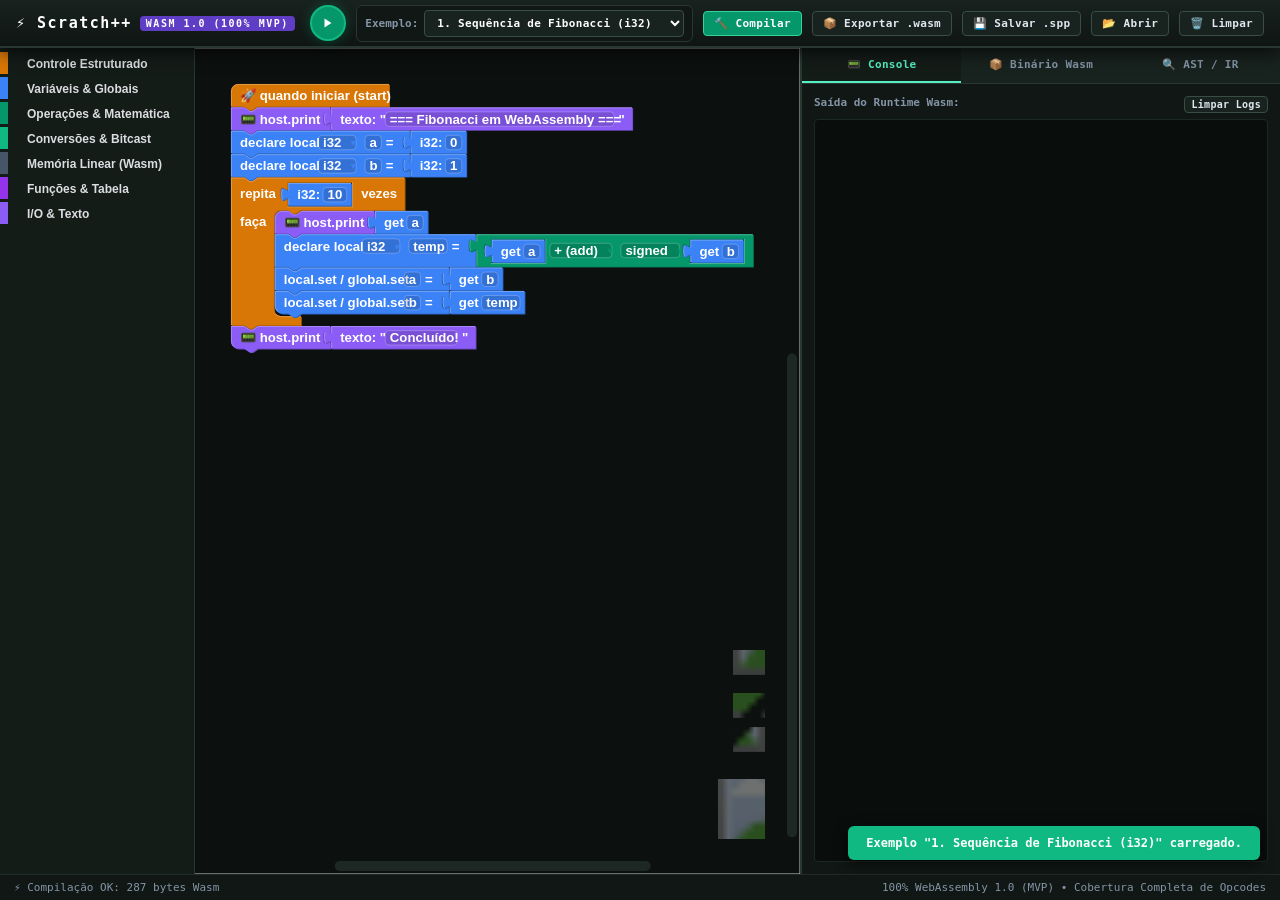
==== web/index.html @ 946425ab "init" ====
<!DOCTYPE html>
<html lang="pt-BR">
<head>
    <meta charset="UTF-8">
    <meta name="viewport" content="width=device-width, initial-scale=1.0">
    <title>Scratch++ // 100% WebAssembly 1.0 Studio (Swarm)</title>
    <link rel="icon" href="data:image/svg+xml,<svg xmlns=%22http://www.w3.org/2000/svg%22 viewBox=%220 0 100 100%22><text y=%22.9em%22 font-size=%2290%22>⚡</text></svg>">
    <link rel="stylesheet" href="style.css">
    <script src="vendor/blockly.min.js"></script>
</head>
<body>

    <!-- Header Toolbar -->
    <header>
        <h1>
            <span>⚡ Scratch++</span>
            <span class="badge-wasm">WASM 1.0 (100% MVP)</span>
        </h1>

        <div class="actions">
            <!-- Run / Stop Button -->
            <button id="btn-run" class="btn-play-toggle" title="Executar Programa (Espaço)">
                <svg class="icon-play" width="16" height="16" viewBox="0 0 24 24" fill="currentColor">
                    <polygon points="5 3 19 12 5 21 5 3"></polygon>
                </svg>
                <svg class="icon-stop" width="16" height="16" viewBox="0 0 24 24" fill="currentColor">
                    <rect x="6" y="6" width="12" height="12"></rect>
                </svg>
            </button>

            <!-- Example Selector -->
            <div class="project-toolbar">
                <label for="example-select" style="font-size: 11px; color: var(--text-dim); font-weight: 700;">Exemplo:</label>
                <select id="example-select"></select>
            </div>

            <button id="btn-compile" class="btn-accent" title="Compilar para Wasm">
                <span>🔨 Compilar</span>
            </button>

            <button id="btn-export-wasm" title="Baixar arquivo .wasm compilado">
                <span>📦 Exportar .wasm</span>
            </button>

            <button id="btn-export-spp" title="Salvar projeto .spp (JSON)">
                <span>💾 Salvar .spp</span>
            </button>

            <button id="btn-import-spp" title="Carregar projeto .spp">
                <span>📂 Abrir</span>
            </button>
            <input type="file" id="file-input-spp" accept=".spp,.json" style="display: none;">

            <button id="btn-clear" title="Limpar Workspace">
                <span>🗑️ Limpar</span>
            </button>
        </div>
    </header>

    <!-- Main Studio Split Workspace -->
    <main class="workspace-grid">
        <!-- Left: Blockly Canvas -->
        <div class="editor-pane">
            <div id="blockly-div"></div>
        </div>

        <!-- Right: Inspector / Console / Wasm Display -->
        <aside class="inspector-pane">
            <nav class="tab-nav">
                <button class="tab-btn active" data-tab="tab-console">📟 Console</button>
                <button class="tab-btn" data-tab="tab-wasm">📦 Binário Wasm</button>
                <button class="tab-btn" data-tab="tab-ir">🔍 AST / IR</button>
            </nav>

            <!-- Tab 1: Console -->
            <div id="tab-console" class="tab-content active">
                <div style="display: flex; justify-content: space-between; margin-bottom: 6px;">
                    <span style="color: var(--text-dim); font-weight: bold;">Saída do Runtime Wasm:</span>
                    <button id="btn-clear-console" style="padding: 2px 6px; font-size: 10px;">Limpar Logs</button>
                </div>
                <div id="console-output"></div>
            </div>

            <!-- Tab 2: Wasm Disassembly / Hex View -->
            <div id="tab-wasm" class="tab-content">
                <div id="wasm-summary" style="margin-bottom: 8px; color: #55efc4; font-weight: bold;"></div>
                <div id="wasm-hex" class="code-viewer">Nenhum módulo compilado ainda. Clique em "Compilar".</div>
            </div>

            <!-- Tab 3: AST / IR Debug -->
            <div id="tab-ir" class="tab-content">
                <div id="ir-viewer" class="code-viewer">Nenhuma IR gerada.</div>
            </div>
        </aside>
    </main>

    <!-- Footer Status -->
    <footer class="chalk-footer">
        <div id="status-left">⚡ Scratch++ Studio Pronto.</div>
        <div id="status-right">100% WebAssembly 1.0 (MVP) • Cobertura Completa de Opcodes</div>
    </footer>

    <!-- Toast Notification -->
    <div id="toast-notification" class="toast">Notificação</div>

    <!-- Blockly Toolbox XML Definition: 100% WebAssembly 1.0 Instructions -->
    <xml id="toolbox" style="display: none">
        <category name="Controle Estruturado" colour="#d97706">
            <block type="spp_start"></block>
            <block type="spp_block"></block>
            <block type="spp_loop"></block>
            <block type="spp_if"></block>
            <block type="spp_repeat">
                <value name="TIMES">
                    <block type="spp_const_i32"><field name="VALUE">10</field></block>
                </value>
            </block>
            <block type="spp_while"></block>
            <block type="spp_br"></block>
            <block type="spp_br_if"></block>
            <block type="spp_br_table"></block>
            <block type="spp_select"></block>
            <block type="spp_return"></block>
            <block type="spp_drop"></block>
            <block type="spp_nop"></block>
            <block type="spp_unreachable"></block>
        </category>

        <category name="Variáveis & Globais" colour="#3b82f6">
            <block type="spp_declare"></block>
            <block type="spp_global_declare"></block>
            <block type="spp_set"></block>
            <block type="spp_tee"></block>
            <block type="spp_get"></block>
            <block type="spp_const_i32"></block>
            <block type="spp_const_i64"></block>
            <block type="spp_const_f32"></block>
            <block type="spp_const_f64"></block>
            <block type="spp_const_bool"></block>
            <block type="spp_const_text"></block>
        </category>

        <category name="Operações & Matemática" colour="#059669">
            <block type="spp_binary_op"></block>
            <block type="spp_unary_op"></block>
        </category>

        <category name="Conversões & Bitcast" colour="#10b981">
            <block type="spp_convert"></block>
            <block type="spp_reinterpret"></block>
        </category>

        <category name="Memória Linear (Wasm)" colour="#475569">
            <block type="spp_mem_load"></block>
            <block type="spp_mem_store"></block>
            <block type="spp_mem_grow"></block>
            <block type="spp_mem_size"></block>
            <block type="spp_alloc_buffer"></block>
        </category>

        <category name="Funções & Tabela" colour="#9333ea">
            <block type="spp_function_def"></block>
            <block type="spp_call_stmt"></block>
            <block type="spp_call_expr"></block>
            <block type="spp_function_ptr"></block>
            <block type="spp_call_indirect"></block>
        </category>

        <category name="I/O & Texto" colour="#8b5cf6">
            <block type="spp_print"></block>
            <block type="spp_string_concat"></block>
        </category>
    </xml>

    <!-- Studio Entry Point -->
    <script type="module" src="app.js"></script>
</body>
</html>
---- web/style.css ----
/**
 * Scratch++ (Swarm) Web Studio Stylesheet
 * Chalkboard Dark Aesthetic matching Brack Modular Synthesizer Studio
 */

:root {
    --bg: #0c100e;
    --chalk-board: #151c19;
    --chalk-white: #f5f6fa;
    --chalk-yellow: #feca57;
    --chalk-cyan: #48dbfb;
    --chalk-pink: #ff6b6b;
    --chalk-green: #1dd1a1;
    --chalk-purple: #a29bfe;
    --chalk-orange: #ff9f43;
    --editor-bg: #111714;
    --text-dim: #8395a7;
    --panel-border: #283731;
}

* {
    box-sizing: border-box;
    margin: 0;
    padding: 0;
    font-family: -apple-system, BlinkMacSystemFont, "Segoe UI", Roboto, monospace;
}

html, body {
    width: 100vw;
    height: 100vh;
    overflow: hidden;
    background: var(--bg);
    color: var(--chalk-white);
    display: flex;
    flex-direction: column;
    user-select: none;
    -webkit-user-select: none;
}

/* =========================================================================
 * Header Toolbar
 * ========================================================================= */
header {
    width: 100%;
    height: 48px;
    background: linear-gradient(180deg, #18221e 0%, #0f1513 100%);
    border-bottom: 2px solid var(--panel-border);
    padding: 0 16px;
    display: flex;
    justify-content: space-between;
    align-items: center;
    flex-shrink: 0;
    z-index: 100;
    box-shadow: 0 4px 18px rgba(0, 0, 0, 0.7);
}

h1 {
    font-size: 15px;
    letter-spacing: 1.5px;
    display: flex;
    align-items: center;
    gap: 8px;
    color: #ffffff;
    font-weight: 900;
}

.badge-wasm {
    background: #5F3DC4;
    color: #ffffff;
    font-size: 10px;
    padding: 2px 6px;
    border-radius: 4px;
    font-weight: 800;
}

.actions {
    display: flex;
    align-items: center;
    gap: 10px;
}

.btn-play-toggle {
    background: #059669;
    color: #ffffff;
    border: 2px solid #10b981;
    width: 36px;
    height: 36px;
    border-radius: 50%;
    display: flex;
    align-items: center;
    justify-content: center;
    cursor: pointer;
    box-shadow: 0 0 12px rgba(5, 150, 105, 0.4);
    transition: all 0.15s cubic-bezier(0.4, 0, 0.2, 1);
}

.btn-play-toggle:hover {
    transform: scale(1.08);
    background: #10b981;
    box-shadow: 0 0 16px rgba(16, 185, 129, 0.7);
}

.btn-play-toggle.running {
    background: #dc2626;
    border-color: #ef4444;
    box-shadow: 0 0 16px rgba(239, 68, 68, 0.8);
    animation: pulse-play 1.3s infinite ease-in-out;
}

.btn-play-toggle .icon-play { display: block; }
.btn-play-toggle .icon-stop { display: none; }
.btn-play-toggle.running .icon-play { display: none; }
.btn-play-toggle.running .icon-stop { display: block; }

@keyframes pulse-play {
    0%, 100% { transform: scale(1); }
    50% { transform: scale(1.08); }
}

.project-toolbar {
    display: flex;
    align-items: center;
    gap: 6px;
    background: #111714;
    padding: 4px 8px;
    border-radius: 6px;
    border: 1px solid var(--panel-border);
}

#example-select {
    background: #18221e;
    color: #ffffff;
    border: 1px solid #384d43;
    padding: 5px 8px;
    border-radius: 4px;
    font-weight: 700;
    font-size: 11px;
    outline: none;
    max-width: 260px;
    cursor: pointer;
}

button, select {
    background: #18221e;
    color: #e2e8f0;
    border: 1px solid #384d43;
    padding: 5px 10px;
    border-radius: 4px;
    cursor: pointer;
    font-size: 11px;
    font-weight: 700;
    letter-spacing: 0.3px;
    transition: all 0.15s ease;
    display: inline-flex;
    align-items: center;
    gap: 4px;
}

button:hover, select:hover {
    background: #23302a;
    border-color: #55efc4;
    color: #ffffff;
}

button.btn-accent {
    background: #059669;
    border-color: #34d399;
    color: #ffffff;
    font-weight: 800;
}

button.btn-accent:hover {
    background: #10b981;
    box-shadow: 0 0 10px rgba(52, 211, 153, 0.4);
}

/* =========================================================================
 * Main Workspace Grid Layout (Split Screen)
 * ========================================================================= */
.workspace-grid {
    flex: 1;
    width: 100vw;
    height: calc(100vh - 48px - 26px);
    display: flex;
    position: relative;
    background: var(--bg);
}

.editor-pane {
    flex: 1;
    height: 100%;
    position: relative;
}

#blockly-div {
    width: 100%;
    height: 100%;
    position: absolute;
    top: 0;
    left: 0;
}

/* Side Inspector & Output Panel */
.inspector-pane {
    width: 480px;
    height: 100%;
    background: #111714;
    border-left: 2px solid var(--panel-border);
    display: flex;
    flex-direction: column;
    z-index: 50;
}

.tab-nav {
    display: flex;
    background: #18221e;
    border-bottom: 1px solid var(--panel-border);
}

.tab-btn {
    flex: 1;
    background: transparent;
    border: none;
    border-radius: 0;
    padding: 10px 8px;
    color: var(--text-dim);
    font-size: 11px;
    font-weight: 700;
    cursor: pointer;
    border-bottom: 2px solid transparent;
    justify-content: center;
}

.tab-btn:hover {
    background: rgba(255, 255, 255, 0.03);
    color: #ffffff;
}

.tab-btn.active {
    color: #55efc4;
    border-bottom: 2px solid #55efc4;
    background: #141c18;
}

.tab-content {
    flex: 1;
    display: none;
    overflow-y: auto;
    padding: 12px;
    font-family: monospace;
    font-size: 11px;
    position: relative;
}

.tab-content.active {
    display: flex;
    flex-direction: column;
}

/* Terminal Console View */
#console-output {
    flex: 1;
    background: #090d0b;
    border: 1px solid #1c2823;
    border-radius: 4px;
    padding: 10px;
    color: #55efc4;
    overflow-y: auto;
    white-space: pre-wrap;
    font-size: 12px;
    line-height: 1.5;
}

.console-entry { margin-bottom: 4px; }
.console-entry.info { color: #55efc4; }
.console-entry.warn { color: #feca57; }
.console-entry.error { color: #ff6b6b; }
.console-entry.system { color: #8395a7; font-style: italic; }

/* Canvas View */
.canvas-container {
    display: flex;
    flex-direction: column;
    align-items: center;
    justify-content: center;
    gap: 10px;
    height: 100%;
}

#runtime-canvas {
    background: #000000;
    border: 2px solid var(--panel-border);
    border-radius: 6px;
    box-shadow: 0 0 20px rgba(0, 0, 0, 0.8);
}

/* Disassembly / Inspector text */
.code-viewer {
    background: #090d0b;
    border: 1px solid #1c2823;
    border-radius: 4px;
    padding: 10px;
    color: #dcdde1;
    overflow-y: auto;
    font-size: 11px;
    line-height: 1.4;
    flex: 1;
}

/* Footer Status Bar */
.chalk-footer {
    width: 100%;
    height: 26px;
    padding: 0 14px;
    display: flex;
    justify-content: space-between;
    align-items: center;
    background: #111714;
    border-top: 1px solid #202b26;
    font-size: 11px;
    color: var(--text-dim);
    flex-shrink: 0;
    z-index: 100;
}

/* High-contrast block text for darker block backgrounds */
.blocklyText, .blocklyHtmlInput, .blocklyDropdownText {
    fill: #ffffff !important;
    font-weight: 700 !important;
}

.blocklyEditableText > rect {
    fill: rgba(0, 0, 0, 0.22) !important;
    stroke: rgba(255, 255, 255, 0.25) !important;
}

.blocklyToolboxDiv {
    width: 195px !important;
    background-color: #141c18 !important;
    border-right: 1px solid var(--panel-border) !important;
    overflow-y: auto !important;
}

.blocklyTreeLabel {
    font-size: 12px !important;
    font-weight: 700 !important;
    color: #dcdde1 !important;
}

.blocklyFlyoutBackground {
    fill: #111714 !important;
    fill-opacity: 0.96 !important;
}

.blocklyMainBackground {
    fill: #0c100e !important;
}

/* Toast Notification */
.toast {
    position: fixed;
    bottom: 40px;
    right: 20px;
    background: #10b981;
    color: #ffffff;
    padding: 10px 18px;
    border-radius: 6px;
    font-size: 12px;
    font-weight: 700;
    box-shadow: 0 4px 14px rgba(0, 0, 0, 0.6);
    z-index: 2000;
    opacity: 0;
    pointer-events: none;
    transition: opacity 0.2s ease, transform 0.2s ease;
    transform: translateY(10px);
}

.toast.show {
    opacity: 1;
    transform: translateY(0);
}
.toast.toast-error { background: #ef4444; }
.toast.toast-warn { background: #f59e0b; }
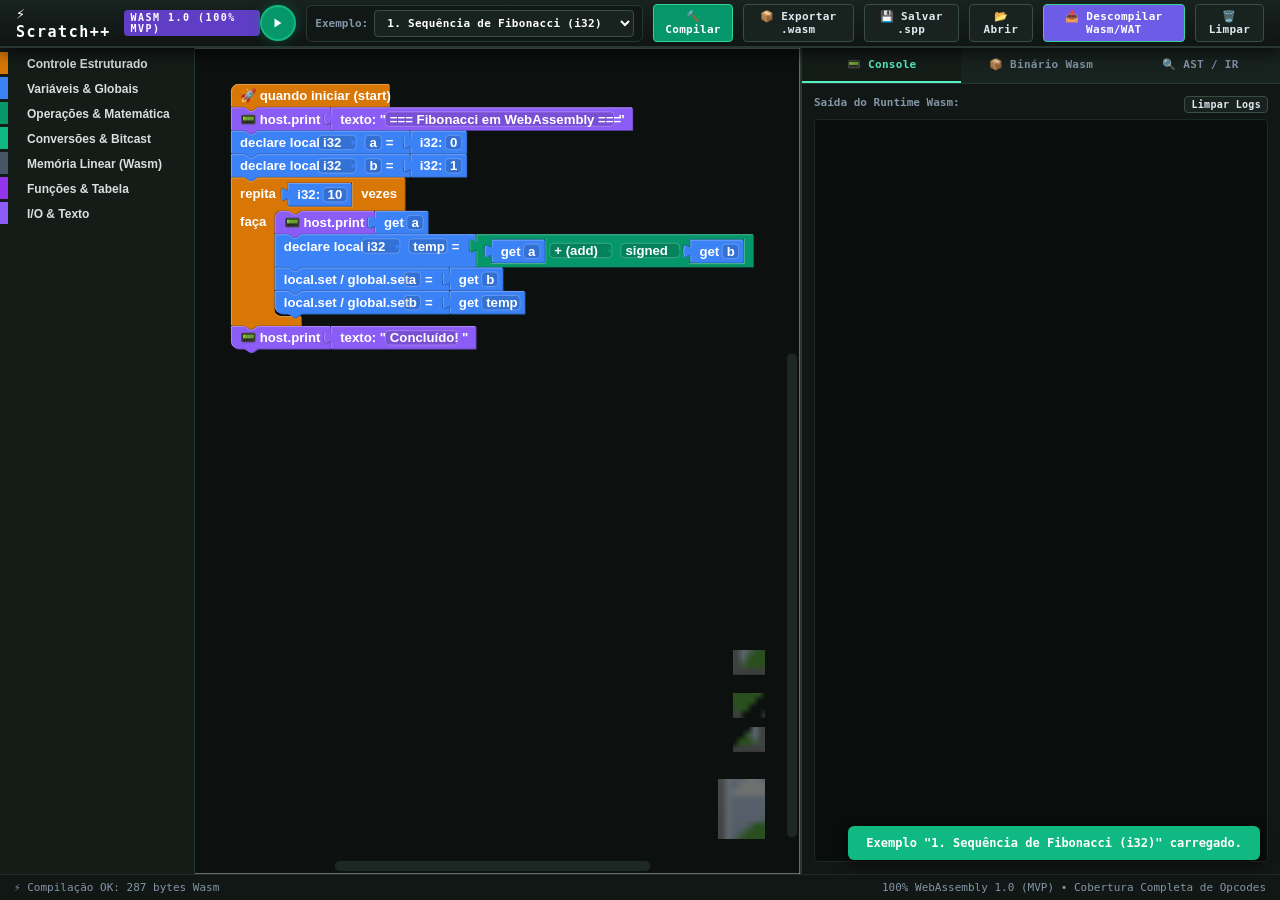
==== commit 8104388a: "blocks" ====
--- a/web/index.html
+++ b/web/index.html
@@ -50,6 +50,11 @@
                 <span>📂 Abrir</span>
             </button>
             <input type="file" id="file-input-spp" accept=".spp,.json" style="display: none;">
+
+            <button id="btn-decompile-wasm" class="btn-accent" style="background: #6c5ce7;" title="Descompilar arquivo binário .wasm ou texto .wat em blocos visuais">
+                <span>📥 Descompilar Wasm/WAT</span>
+            </button>
+            <input type="file" id="file-input-wasm" accept=".wasm,.wat" style="display: none;">
 
             <button id="btn-clear" title="Limpar Workspace">
                 <span>🗑️ Limpar</span>
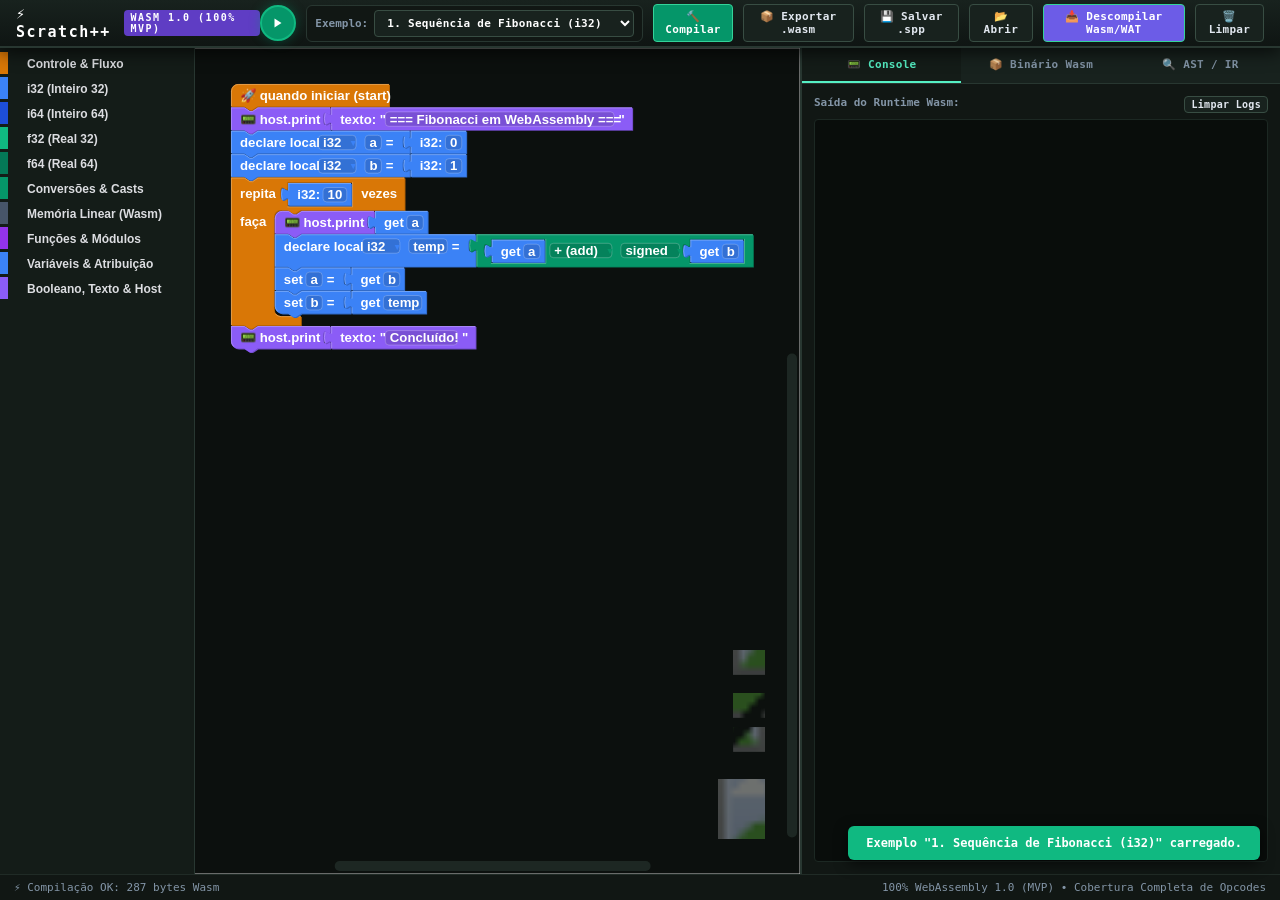
==== commit b8214a64: "wasm 1.0" ====
--- a/web/index.html
+++ b/web/index.html
@@ -110,7 +110,7 @@
 
     <!-- Blockly Toolbox XML Definition: 100% WebAssembly 1.0 Instructions -->
     <xml id="toolbox" style="display: none">
-        <category name="Controle Estruturado" colour="#d97706">
+        <category name="Controle & Fluxo" colour="#d97706">
             <block type="spp_start"></block>
             <block type="spp_block"></block>
             <block type="spp_loop"></block>
@@ -131,26 +131,74 @@
             <block type="spp_unreachable"></block>
         </category>
 
-        <category name="Variáveis & Globais" colour="#3b82f6">
-            <block type="spp_declare"></block>
-            <block type="spp_global_declare"></block>
-            <block type="spp_set"></block>
-            <block type="spp_tee"></block>
-            <block type="spp_get"></block>
+        <category name="i32 (Inteiro 32)" colour="#3b82f6">
             <block type="spp_const_i32"></block>
+            <block type="spp_declare_i32"></block>
+            <block type="spp_global_i32"></block>
+            <block type="spp_param_i32"></block>
+            <block type="spp_get_i32"></block>
+            <block type="spp_i32_binop"></block>
+            <block type="spp_i32_relop"></block>
+            <block type="spp_i32_unop"></block>
+            <block type="spp_i32_load"></block>
+            <block type="spp_i32_store"></block>
+        </category>
+
+        <category name="i64 (Inteiro 64)" colour="#1d4ed8">
             <block type="spp_const_i64"></block>
+            <block type="spp_declare_i64"></block>
+            <block type="spp_global_i64"></block>
+            <block type="spp_param_i64"></block>
+            <block type="spp_get_i64"></block>
+            <block type="spp_i64_binop"></block>
+            <block type="spp_i64_relop"></block>
+            <block type="spp_i64_unop"></block>
+            <block type="spp_i64_load"></block>
+            <block type="spp_i64_store"></block>
+        </category>
+
+        <category name="f32 (Real 32)" colour="#10b981">
             <block type="spp_const_f32"></block>
+            <block type="spp_declare_f32"></block>
+            <block type="spp_global_f32"></block>
+            <block type="spp_param_f32"></block>
+            <block type="spp_get_f32"></block>
+            <block type="spp_f32_binop"></block>
+            <block type="spp_f32_relop"></block>
+            <block type="spp_f32_unop"></block>
+            <block type="spp_f32_load"></block>
+            <block type="spp_f32_store"></block>
+        </category>
+
+        <category name="f64 (Real 64)" colour="#047857">
             <block type="spp_const_f64"></block>
-            <block type="spp_const_bool"></block>
-            <block type="spp_const_text"></block>
-        </category>
-
-        <category name="Operações & Matemática" colour="#059669">
-            <block type="spp_binary_op"></block>
-            <block type="spp_unary_op"></block>
-        </category>
-
-        <category name="Conversões & Bitcast" colour="#10b981">
+            <block type="spp_declare_f64"></block>
+            <block type="spp_global_f64"></block>
+            <block type="spp_param_f64"></block>
+            <block type="spp_get_f64"></block>
+            <block type="spp_f64_binop"></block>
+            <block type="spp_f64_relop"></block>
+            <block type="spp_f64_unop"></block>
+            <block type="spp_f64_load"></block>
+            <block type="spp_f64_store"></block>
+        </category>
+
+        <category name="Conversões & Casts" colour="#059669">
+            <block type="spp_f32_convert_i32"></block>
+            <block type="spp_f64_convert_i32"></block>
+            <block type="spp_f64_convert_i64"></block>
+            <block type="spp_i32_trunc_f32"></block>
+            <block type="spp_i32_trunc_f64"></block>
+            <block type="spp_i64_trunc_f32"></block>
+            <block type="spp_i64_trunc_f64"></block>
+            <block type="spp_f64_promote_f32"></block>
+            <block type="spp_f32_demote_f64"></block>
+            <block type="spp_i64_extend_i32"></block>
+            <block type="spp_i32_wrap_i64"></block>
+            <block type="spp_reinterpret_f32_as_i32"></block>
+            <block type="spp_reinterpret_i32_as_f32"></block>
+            <block type="spp_reinterpret_f64_as_i64"></block>
+            <block type="spp_reinterpret_i64_as_f64"></block>
             <block type="spp_convert"></block>
             <block type="spp_reinterpret"></block>
         </category>
@@ -161,19 +209,45 @@
             <block type="spp_mem_grow"></block>
             <block type="spp_mem_size"></block>
             <block type="spp_alloc_buffer"></block>
-        </category>
-
-        <category name="Funções & Tabela" colour="#9333ea">
+            <block type="spp_declare_buffer"></block>
+            <block type="spp_param_buffer"></block>
+        </category>
+
+        <category name="Funções & Módulos" colour="#9333ea">
             <block type="spp_function_def"></block>
+            <block type="spp_param"></block>
+            <block type="spp_param_i32"></block>
+            <block type="spp_param_f32"></block>
+            <block type="spp_param_f64"></block>
+            <block type="spp_param_bool"></block>
+            <block type="spp_param_func"></block>
             <block type="spp_call_stmt"></block>
             <block type="spp_call_expr"></block>
             <block type="spp_function_ptr"></block>
             <block type="spp_call_indirect"></block>
-        </category>
-
-        <category name="I/O & Texto" colour="#8b5cf6">
+            <block type="spp_import_func"></block>
+            <block type="spp_import_global"></block>
+            <block type="spp_export_decl"></block>
+            <block type="spp_start_func"></block>
+        </category>
+
+        <category name="Variáveis & Atribuição" colour="#3b82f6">
+            <block type="spp_set"></block>
+            <block type="spp_tee"></block>
+            <block type="spp_get"></block>
+            <block type="spp_declare"></block>
+            <block type="spp_global_declare"></block>
+        </category>
+
+        <category name="Booleano, Texto & Host" colour="#8b5cf6">
+            <block type="spp_const_bool"></block>
+            <block type="spp_declare_bool"></block>
+            <block type="spp_get_bool"></block>
+            <block type="spp_param_bool"></block>
+            <block type="spp_const_text"></block>
+            <block type="spp_declare_texto"></block>
+            <block type="spp_string_concat"></block>
             <block type="spp_print"></block>
-            <block type="spp_string_concat"></block>
         </category>
     </xml>
 
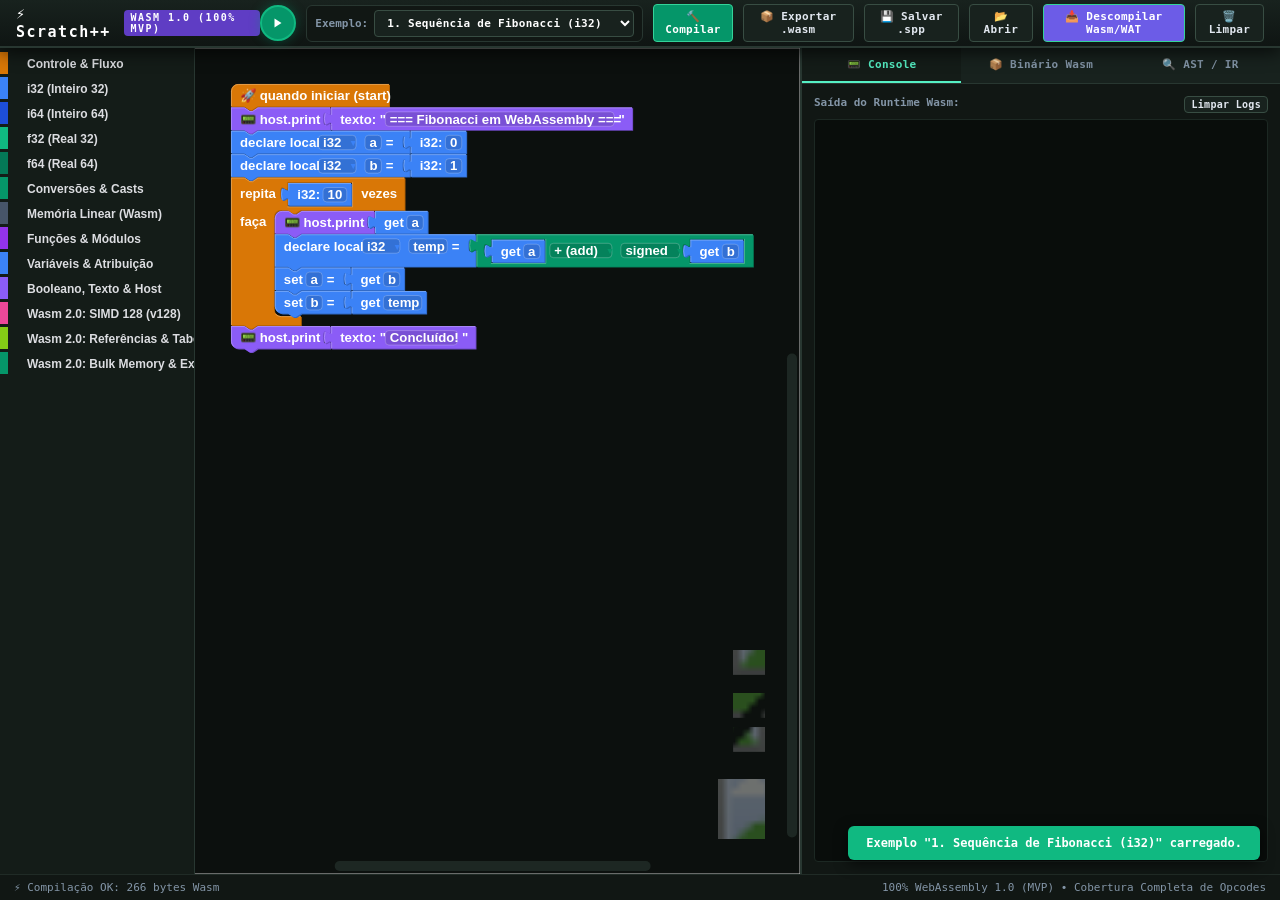
==== commit aed03112: "wasm 2.0" ====
--- a/web/index.html
+++ b/web/index.html
@@ -249,6 +249,43 @@
             <block type="spp_string_concat"></block>
             <block type="spp_print"></block>
         </category>
+
+        <category name="Wasm 2.0: SIMD 128 (v128)" colour="#ec4899">
+            <block type="spp_v128_const"></block>
+            <block type="spp_v128_splat"></block>
+            <block type="spp_v128_extract_lane"></block>
+            <block type="spp_v128_replace_lane"></block>
+            <block type="spp_v128_binop"></block>
+            <block type="spp_v128_bitselect"></block>
+            <block type="spp_v128_load"></block>
+            <block type="spp_v128_store"></block>
+        </category>
+
+        <category name="Wasm 2.0: Referências & Tabelas" colour="#84cc16">
+            <block type="spp_table_declare"></block>
+            <block type="spp_ref_null"></block>
+            <block type="spp_ref_is_null"></block>
+            <block type="spp_ref_func"></block>
+            <block type="spp_table_get"></block>
+            <block type="spp_table_set"></block>
+            <block type="spp_table_size"></block>
+            <block type="spp_table_grow"></block>
+            <block type="spp_table_fill"></block>
+            <block type="spp_table_copy"></block>
+            <block type="spp_table_init"></block>
+            <block type="spp_elem_drop"></block>
+        </category>
+
+        <category name="Wasm 2.0: Bulk Memory & Extensions" colour="#059669">
+            <block type="spp_sign_extend"></block>
+            <block type="spp_trunc_sat"></block>
+            <block type="spp_mem_copy"></block>
+            <block type="spp_mem_fill"></block>
+            <block type="spp_mem_init"></block>
+            <block type="spp_data_drop"></block>
+            <block type="spp_return_call"></block>
+            <block type="spp_return_call_indirect"></block>
+        </category>
     </xml>
 
     <!-- Studio Entry Point -->
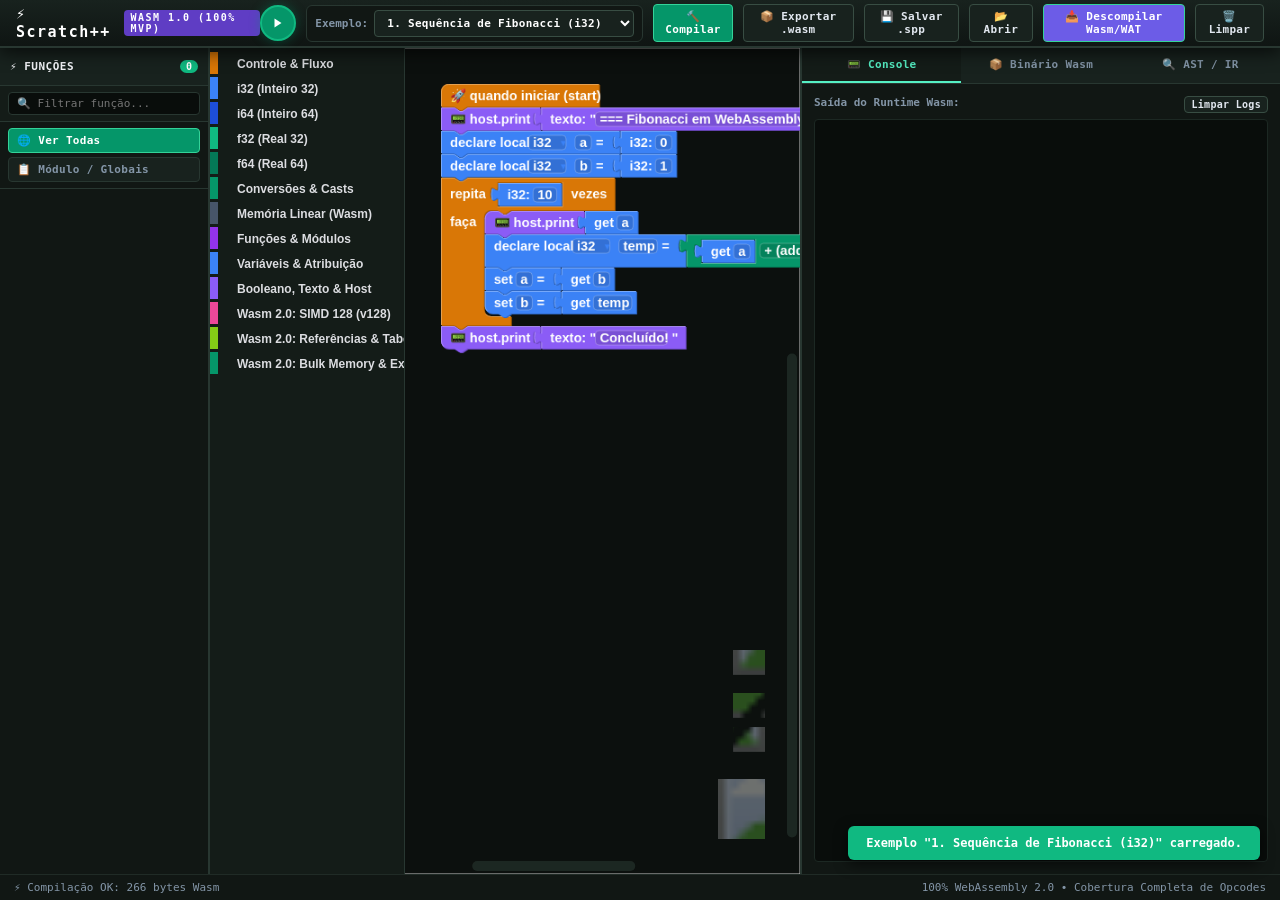
==== commit d5657e6e: "some fixes" ====
--- a/web/index.html
+++ b/web/index.html
@@ -64,7 +64,25 @@
 
     <!-- Main Studio Split Workspace -->
     <main class="workspace-grid">
-        <!-- Left: Blockly Canvas -->
+        <!-- Left: Function Navigator Sidebar (Paging) -->
+        <aside class="function-navigator-pane" id="func-navigator">
+            <div class="navigator-header">
+                <span style="font-weight: 800; font-size: 11px; letter-spacing: 0.5px;">⚡ FUNÇÕES</span>
+                <span id="func-count-badge" class="badge-count">0</span>
+            </div>
+            <div class="navigator-search">
+                <input type="text" id="func-search-input" placeholder="🔍 Filtrar função...">
+            </div>
+            <div class="navigator-actions">
+                <button class="nav-btn active" id="btn-view-all" data-view="all">🌐 Ver Todas</button>
+                <button class="nav-btn" id="btn-view-overview" data-view="overview">📋 Módulo / Globais</button>
+            </div>
+            <div class="func-list" id="func-list-container">
+                <!-- Dynamic function items -->
+            </div>
+        </aside>
+
+        <!-- Center: Blockly Canvas -->
         <div class="editor-pane">
             <div id="blockly-div"></div>
         </div>
@@ -102,13 +120,24 @@
     <!-- Footer Status -->
     <footer class="chalk-footer">
         <div id="status-left">⚡ Scratch++ Studio Pronto.</div>
-        <div id="status-right">100% WebAssembly 1.0 (MVP) • Cobertura Completa de Opcodes</div>
+        <div id="status-right">100% WebAssembly 2.0 • Cobertura Completa de Opcodes</div>
     </footer>
 
     <!-- Toast Notification -->
     <div id="toast-notification" class="toast">Notificação</div>
 
-    <!-- Blockly Toolbox XML Definition: 100% WebAssembly 1.0 Instructions -->
+    <!-- Decompile Progress Overlay Modal -->
+    <div id="progress-modal" class="progress-overlay" style="display: none;">
+        <div class="progress-card">
+            <div class="progress-title" id="progress-title">⚡ Processando WebAssembly...</div>
+            <div class="progress-bar-bg">
+                <div class="progress-bar-fill" id="progress-bar-fill" style="width: 0%;"></div>
+            </div>
+            <div class="progress-status" id="progress-status">Iniciando...</div>
+        </div>
+    </div>
+
+    <!-- Blockly Toolbox XML Definition: 100% WebAssembly Instructions -->
     <xml id="toolbox" style="display: none">
         <category name="Controle & Fluxo" colour="#d97706">
             <block type="spp_start"></block>
@@ -129,6 +158,7 @@
             <block type="spp_drop"></block>
             <block type="spp_nop"></block>
             <block type="spp_unreachable"></block>
+            <block type="spp_inline_wat"></block>
         </category>
 
         <category name="i32 (Inteiro 32)" colour="#3b82f6">
--- a/web/style.css
+++ b/web/style.css
@@ -190,6 +190,7 @@
     flex: 1;
     height: 100%;
     position: relative;
+    contain: strict;
 }
 
 #blockly-div {
@@ -198,6 +199,16 @@
     position: absolute;
     top: 0;
     left: 0;
+    contain: strict;
+}
+
+.blocklySvg {
+    will-change: transform;
+    shape-rendering: geometricPrecision;
+}
+
+.blocklyBlockCanvas, .blocklyBubbleCanvas {
+    will-change: transform;
 }
 
 /* Side Inspector & Output Panel */
@@ -305,6 +316,8 @@
     font-size: 11px;
     line-height: 1.4;
     flex: 1;
+    contain: content;
+    content-visibility: auto;
 }
 
 /* Footer Status Bar */
@@ -381,3 +394,191 @@
 }
 .toast.toast-error { background: #ef4444; }
 .toast.toast-warn { background: #f59e0b; }
+
+/* =========================================================================
+ * Function Navigator Sidebar (Paging)
+ * ========================================================================= */
+.function-navigator-pane {
+    width: 210px;
+    height: 100%;
+    background: #111714;
+    border-right: 2px solid var(--panel-border);
+    display: flex;
+    flex-direction: column;
+    flex-shrink: 0;
+    z-index: 60;
+}
+
+.navigator-header {
+    height: 38px;
+    padding: 0 10px;
+    display: flex;
+    justify-content: space-between;
+    align-items: center;
+    background: #18221e;
+    border-bottom: 1px solid var(--panel-border);
+}
+
+.badge-count {
+    background: #10b981;
+    color: #ffffff;
+    font-size: 10px;
+    font-weight: 800;
+    padding: 1px 6px;
+    border-radius: 10px;
+}
+
+.navigator-search {
+    padding: 6px 8px;
+    background: #141c18;
+    border-bottom: 1px solid var(--panel-border);
+}
+
+#func-search-input {
+    width: 100%;
+    background: #090d0b;
+    border: 1px solid #283731;
+    border-radius: 4px;
+    padding: 4px 8px;
+    font-size: 11px;
+    color: #ffffff;
+    outline: none;
+}
+
+#func-search-input:focus {
+    border-color: #55efc4;
+}
+
+.navigator-actions {
+    display: flex;
+    flex-direction: column;
+    gap: 4px;
+    padding: 6px 8px;
+    background: #111714;
+    border-bottom: 1px solid var(--panel-border);
+}
+
+.nav-btn {
+    width: 100%;
+    text-align: left;
+    background: #18221e;
+    border: 1px solid #283731;
+    padding: 5px 8px;
+    font-size: 11px;
+    font-weight: 700;
+    border-radius: 4px;
+    cursor: pointer;
+    color: var(--text-dim);
+    transition: all 0.15s ease;
+}
+
+.nav-btn:hover {
+    background: #23302a;
+    color: #ffffff;
+}
+
+.nav-btn.active {
+    background: #059669;
+    border-color: #34d399;
+    color: #ffffff;
+}
+
+.func-list {
+    flex: 1;
+    overflow-y: auto;
+    padding: 4px;
+    display: flex;
+    flex-direction: column;
+    gap: 2px;
+}
+
+.func-item {
+    display: flex;
+    justify-content: space-between;
+    align-items: center;
+    padding: 6px 8px;
+    background: #141c18;
+    border: 1px solid transparent;
+    border-radius: 4px;
+    cursor: pointer;
+    font-size: 11px;
+    color: #e2e8f0;
+    transition: all 0.12s ease;
+}
+
+.func-item:hover {
+    background: #1f2a24;
+    border-color: #384d43;
+    color: #55efc4;
+}
+
+.func-item.active {
+    background: #20332a;
+    border-color: #55efc4;
+    color: #55efc4;
+    font-weight: 800;
+}
+
+.func-item-badge {
+    font-size: 9px;
+    background: #283731;
+    color: var(--text-dim);
+    padding: 1px 4px;
+    border-radius: 3px;
+}
+
+/* =========================================================================
+ * Progress Overlay Modal
+ * ========================================================================= */
+.progress-overlay {
+    position: fixed;
+    top: 0;
+    left: 0;
+    width: 100vw;
+    height: 100vh;
+    background: rgba(0, 0, 0, 0.75);
+    backdrop-filter: blur(4px);
+    z-index: 3000;
+    display: flex;
+    align-items: center;
+    justify-content: center;
+}
+
+.progress-card {
+    background: #151c19;
+    border: 2px solid #283731;
+    border-radius: 8px;
+    padding: 24px;
+    width: 420px;
+    box-shadow: 0 10px 30px rgba(0, 0, 0, 0.9);
+    display: flex;
+    flex-direction: column;
+    gap: 14px;
+}
+
+.progress-title {
+    font-size: 14px;
+    font-weight: 800;
+    color: #55efc4;
+}
+
+.progress-bar-bg {
+    width: 100%;
+    height: 10px;
+    background: #090d0b;
+    border-radius: 5px;
+    overflow: hidden;
+    border: 1px solid #283731;
+}
+
+.progress-bar-fill {
+    height: 100%;
+    background: linear-gradient(90deg, #10b981, #55efc4);
+    transition: width 0.2s ease;
+}
+
+.progress-status {
+    font-size: 11px;
+    color: var(--text-dim);
+}
+
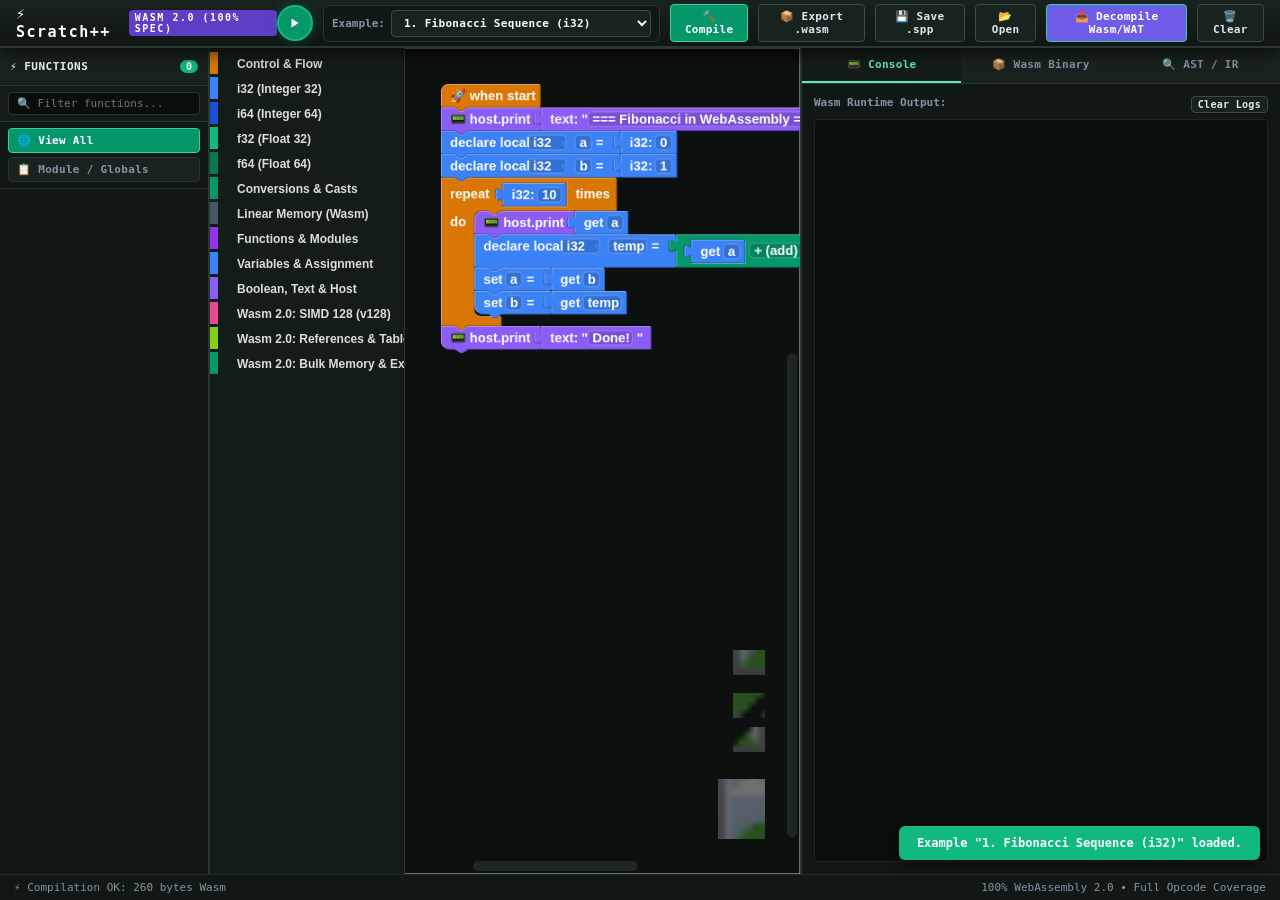
==== commit 27610dfd: "now in english" ====
--- a/web/index.html
+++ b/web/index.html
@@ -1,9 +1,9 @@
 <!DOCTYPE html>
-<html lang="pt-BR">
+<html lang="en">
 <head>
     <meta charset="UTF-8">
     <meta name="viewport" content="width=device-width, initial-scale=1.0">
-    <title>Scratch++ // 100% WebAssembly 1.0 Studio (Swarm)</title>
+    <title>Scratch++ // WebAssembly 2.0 Studio (Swarm)</title>
     <link rel="icon" href="data:image/svg+xml,<svg xmlns=%22http://www.w3.org/2000/svg%22 viewBox=%220 0 100 100%22><text y=%22.9em%22 font-size=%2290%22>⚡</text></svg>">
     <link rel="stylesheet" href="style.css">
     <script src="vendor/blockly.min.js"></script>
@@ -14,12 +14,12 @@
     <header>
         <h1>
             <span>⚡ Scratch++</span>
-            <span class="badge-wasm">WASM 1.0 (100% MVP)</span>
+            <span class="badge-wasm">WASM 2.0 (100% SPEC)</span>
         </h1>
 
         <div class="actions">
             <!-- Run / Stop Button -->
-            <button id="btn-run" class="btn-play-toggle" title="Executar Programa (Espaço)">
+            <button id="btn-run" class="btn-play-toggle" title="Run Program (Space)">
                 <svg class="icon-play" width="16" height="16" viewBox="0 0 24 24" fill="currentColor">
                     <polygon points="5 3 19 12 5 21 5 3"></polygon>
                 </svg>
@@ -30,34 +30,34 @@
 
             <!-- Example Selector -->
             <div class="project-toolbar">
-                <label for="example-select" style="font-size: 11px; color: var(--text-dim); font-weight: 700;">Exemplo:</label>
+                <label for="example-select" style="font-size: 11px; color: var(--text-dim); font-weight: 700;">Example:</label>
                 <select id="example-select"></select>
             </div>
 
-            <button id="btn-compile" class="btn-accent" title="Compilar para Wasm">
-                <span>🔨 Compilar</span>
-            </button>
-
-            <button id="btn-export-wasm" title="Baixar arquivo .wasm compilado">
-                <span>📦 Exportar .wasm</span>
-            </button>
-
-            <button id="btn-export-spp" title="Salvar projeto .spp (JSON)">
-                <span>💾 Salvar .spp</span>
-            </button>
-
-            <button id="btn-import-spp" title="Carregar projeto .spp">
-                <span>📂 Abrir</span>
+            <button id="btn-compile" class="btn-accent" title="Compile to Wasm">
+                <span>🔨 Compile</span>
+            </button>
+
+            <button id="btn-export-wasm" title="Download compiled .wasm binary">
+                <span>📦 Export .wasm</span>
+            </button>
+
+            <button id="btn-export-spp" title="Save .spp project (JSON)">
+                <span>💾 Save .spp</span>
+            </button>
+
+            <button id="btn-import-spp" title="Open .spp project">
+                <span>📂 Open</span>
             </button>
             <input type="file" id="file-input-spp" accept=".spp,.json" style="display: none;">
 
-            <button id="btn-decompile-wasm" class="btn-accent" style="background: #6c5ce7;" title="Descompilar arquivo binário .wasm ou texto .wat em blocos visuais">
-                <span>📥 Descompilar Wasm/WAT</span>
+            <button id="btn-decompile-wasm" class="btn-accent" style="background: #6c5ce7;" title="Decompile binary .wasm or text .wat into visual blocks">
+                <span>📥 Decompile Wasm/WAT</span>
             </button>
             <input type="file" id="file-input-wasm" accept=".wasm,.wat" style="display: none;">
 
-            <button id="btn-clear" title="Limpar Workspace">
-                <span>🗑️ Limpar</span>
+            <button id="btn-clear" title="Clear Workspace">
+                <span>🗑️ Clear</span>
             </button>
         </div>
     </header>
@@ -67,15 +67,15 @@
         <!-- Left: Function Navigator Sidebar (Paging) -->
         <aside class="function-navigator-pane" id="func-navigator">
             <div class="navigator-header">
-                <span style="font-weight: 800; font-size: 11px; letter-spacing: 0.5px;">⚡ FUNÇÕES</span>
+                <span style="font-weight: 800; font-size: 11px; letter-spacing: 0.5px;">⚡ FUNCTIONS</span>
                 <span id="func-count-badge" class="badge-count">0</span>
             </div>
             <div class="navigator-search">
-                <input type="text" id="func-search-input" placeholder="🔍 Filtrar função...">
+                <input type="text" id="func-search-input" placeholder="🔍 Filter functions...">
             </div>
             <div class="navigator-actions">
-                <button class="nav-btn active" id="btn-view-all" data-view="all">🌐 Ver Todas</button>
-                <button class="nav-btn" id="btn-view-overview" data-view="overview">📋 Módulo / Globais</button>
+                <button class="nav-btn active" id="btn-view-all" data-view="all">🌐 View All</button>
+                <button class="nav-btn" id="btn-view-overview" data-view="overview">📋 Module / Globals</button>
             </div>
             <div class="func-list" id="func-list-container">
                 <!-- Dynamic function items -->
@@ -91,15 +91,15 @@
         <aside class="inspector-pane">
             <nav class="tab-nav">
                 <button class="tab-btn active" data-tab="tab-console">📟 Console</button>
-                <button class="tab-btn" data-tab="tab-wasm">📦 Binário Wasm</button>
+                <button class="tab-btn" data-tab="tab-wasm">📦 Wasm Binary</button>
                 <button class="tab-btn" data-tab="tab-ir">🔍 AST / IR</button>
             </nav>
 
             <!-- Tab 1: Console -->
             <div id="tab-console" class="tab-content active">
                 <div style="display: flex; justify-content: space-between; margin-bottom: 6px;">
-                    <span style="color: var(--text-dim); font-weight: bold;">Saída do Runtime Wasm:</span>
-                    <button id="btn-clear-console" style="padding: 2px 6px; font-size: 10px;">Limpar Logs</button>
+                    <span style="color: var(--text-dim); font-weight: bold;">Wasm Runtime Output:</span>
+                    <button id="btn-clear-console" style="padding: 2px 6px; font-size: 10px;">Clear Logs</button>
                 </div>
                 <div id="console-output"></div>
             </div>
@@ -107,39 +107,39 @@
             <!-- Tab 2: Wasm Disassembly / Hex View -->
             <div id="tab-wasm" class="tab-content">
                 <div id="wasm-summary" style="margin-bottom: 8px; color: #55efc4; font-weight: bold;"></div>
-                <div id="wasm-hex" class="code-viewer">Nenhum módulo compilado ainda. Clique em "Compilar".</div>
+                <div id="wasm-hex" class="code-viewer">No module compiled yet. Click "Compile".</div>
             </div>
 
             <!-- Tab 3: AST / IR Debug -->
             <div id="tab-ir" class="tab-content">
-                <div id="ir-viewer" class="code-viewer">Nenhuma IR gerada.</div>
+                <div id="ir-viewer" class="code-viewer">No IR generated.</div>
             </div>
         </aside>
     </main>
 
     <!-- Footer Status -->
     <footer class="chalk-footer">
-        <div id="status-left">⚡ Scratch++ Studio Pronto.</div>
-        <div id="status-right">100% WebAssembly 2.0 • Cobertura Completa de Opcodes</div>
+        <div id="status-left">⚡ Scratch++ Studio Ready.</div>
+        <div id="status-right">100% WebAssembly 2.0 • Full Opcode Coverage</div>
     </footer>
 
     <!-- Toast Notification -->
-    <div id="toast-notification" class="toast">Notificação</div>
+    <div id="toast-notification" class="toast">Notification</div>
 
     <!-- Decompile Progress Overlay Modal -->
     <div id="progress-modal" class="progress-overlay" style="display: none;">
         <div class="progress-card">
-            <div class="progress-title" id="progress-title">⚡ Processando WebAssembly...</div>
+            <div class="progress-title" id="progress-title">⚡ Processing WebAssembly...</div>
             <div class="progress-bar-bg">
                 <div class="progress-bar-fill" id="progress-bar-fill" style="width: 0%;"></div>
             </div>
-            <div class="progress-status" id="progress-status">Iniciando...</div>
+            <div class="progress-status" id="progress-status">Starting...</div>
         </div>
     </div>
 
     <!-- Blockly Toolbox XML Definition: 100% WebAssembly Instructions -->
     <xml id="toolbox" style="display: none">
-        <category name="Controle & Fluxo" colour="#d97706">
+        <category name="Control & Flow" colour="#d97706">
             <block type="spp_start"></block>
             <block type="spp_block"></block>
             <block type="spp_loop"></block>
@@ -161,7 +161,7 @@
             <block type="spp_inline_wat"></block>
         </category>
 
-        <category name="i32 (Inteiro 32)" colour="#3b82f6">
+        <category name="i32 (Integer 32)" colour="#3b82f6">
             <block type="spp_const_i32"></block>
             <block type="spp_declare_i32"></block>
             <block type="spp_global_i32"></block>
@@ -174,7 +174,7 @@
             <block type="spp_i32_store"></block>
         </category>
 
-        <category name="i64 (Inteiro 64)" colour="#1d4ed8">
+        <category name="i64 (Integer 64)" colour="#1d4ed8">
             <block type="spp_const_i64"></block>
             <block type="spp_declare_i64"></block>
             <block type="spp_global_i64"></block>
@@ -187,7 +187,7 @@
             <block type="spp_i64_store"></block>
         </category>
 
-        <category name="f32 (Real 32)" colour="#10b981">
+        <category name="f32 (Float 32)" colour="#10b981">
             <block type="spp_const_f32"></block>
             <block type="spp_declare_f32"></block>
             <block type="spp_global_f32"></block>
@@ -200,7 +200,7 @@
             <block type="spp_f32_store"></block>
         </category>
 
-        <category name="f64 (Real 64)" colour="#047857">
+        <category name="f64 (Float 64)" colour="#047857">
             <block type="spp_const_f64"></block>
             <block type="spp_declare_f64"></block>
             <block type="spp_global_f64"></block>
@@ -213,7 +213,7 @@
             <block type="spp_f64_store"></block>
         </category>
 
-        <category name="Conversões & Casts" colour="#059669">
+        <category name="Conversions & Casts" colour="#059669">
             <block type="spp_f32_convert_i32"></block>
             <block type="spp_f64_convert_i32"></block>
             <block type="spp_f64_convert_i64"></block>
@@ -233,7 +233,7 @@
             <block type="spp_reinterpret"></block>
         </category>
 
-        <category name="Memória Linear (Wasm)" colour="#475569">
+        <category name="Linear Memory (Wasm)" colour="#475569">
             <block type="spp_mem_load"></block>
             <block type="spp_mem_store"></block>
             <block type="spp_mem_grow"></block>
@@ -243,7 +243,7 @@
             <block type="spp_param_buffer"></block>
         </category>
 
-        <category name="Funções & Módulos" colour="#9333ea">
+        <category name="Functions & Modules" colour="#9333ea">
             <block type="spp_function_def"></block>
             <block type="spp_param"></block>
             <block type="spp_param_i32"></block>
@@ -261,7 +261,7 @@
             <block type="spp_start_func"></block>
         </category>
 
-        <category name="Variáveis & Atribuição" colour="#3b82f6">
+        <category name="Variables & Assignment" colour="#3b82f6">
             <block type="spp_set"></block>
             <block type="spp_tee"></block>
             <block type="spp_get"></block>
@@ -269,7 +269,7 @@
             <block type="spp_global_declare"></block>
         </category>
 
-        <category name="Booleano, Texto & Host" colour="#8b5cf6">
+        <category name="Boolean, Text & Host" colour="#8b5cf6">
             <block type="spp_const_bool"></block>
             <block type="spp_declare_bool"></block>
             <block type="spp_get_bool"></block>
@@ -291,7 +291,7 @@
             <block type="spp_v128_store"></block>
         </category>
 
-        <category name="Wasm 2.0: Referências & Tabelas" colour="#84cc16">
+        <category name="Wasm 2.0: References & Tables" colour="#84cc16">
             <block type="spp_table_declare"></block>
             <block type="spp_ref_null"></block>
             <block type="spp_ref_is_null"></block>
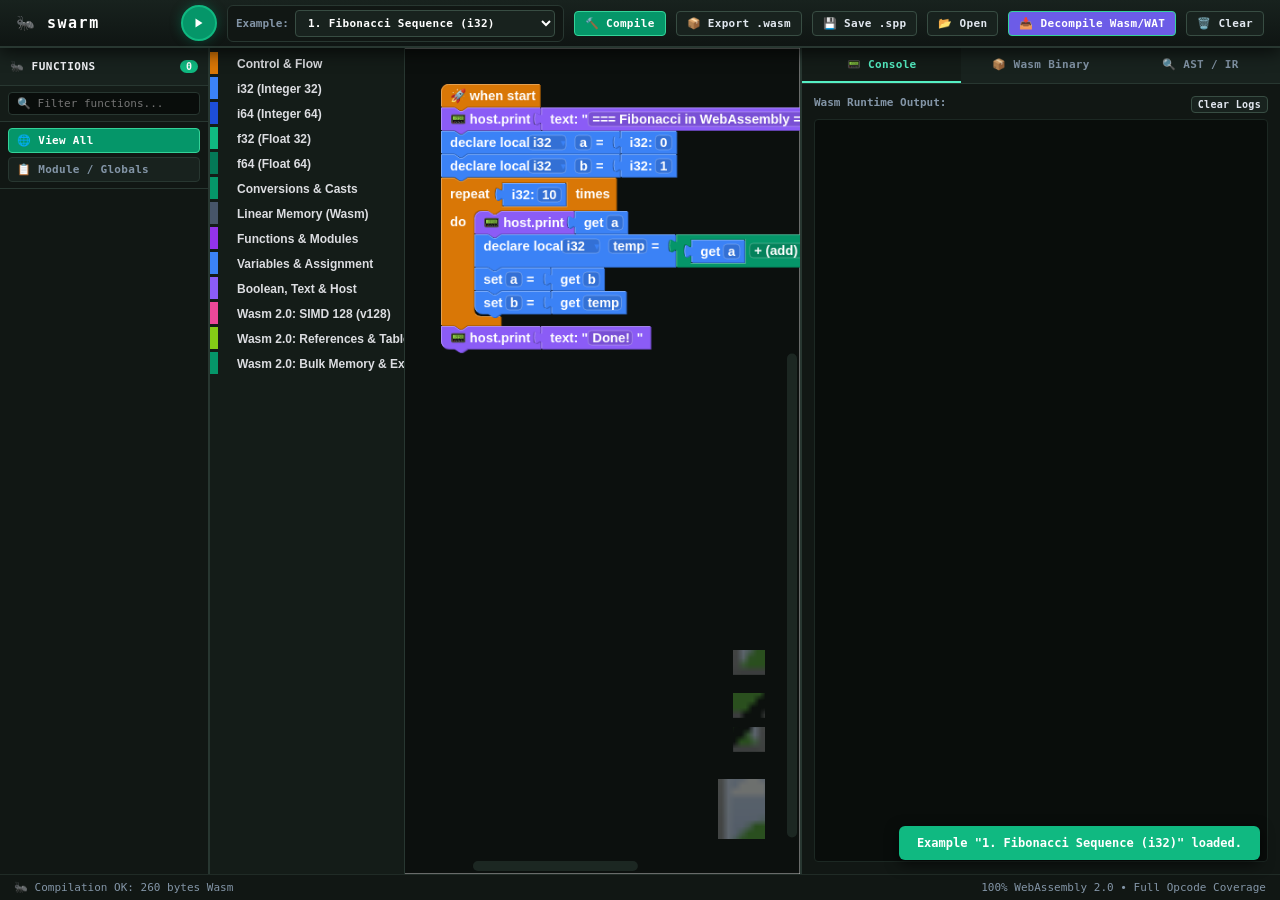
==== commit f93f531a: "mobile ui" ====
--- a/web/index.html
+++ b/web/index.html
@@ -3,18 +3,17 @@
 <head>
     <meta charset="UTF-8">
     <meta name="viewport" content="width=device-width, initial-scale=1.0">
-    <title>Scratch++ // WebAssembly 2.0 Studio (Swarm)</title>
-    <link rel="icon" href="data:image/svg+xml,<svg xmlns=%22http://www.w3.org/2000/svg%22 viewBox=%220 0 100 100%22><text y=%22.9em%22 font-size=%2290%22>⚡</text></svg>">
+    <title>swarm // WebAssembly 2.0 Studio</title>
+    <link rel="icon" href="data:image/svg+xml,<svg xmlns=%22http://www.w3.org/2000/svg%22 viewBox=%220 0 100 100%22><text y=%22.9em%22 font-size=%2290%22>🐜</text></svg>">
     <link rel="stylesheet" href="style.css">
     <script src="vendor/blockly.min.js"></script>
 </head>
-<body>
+<body class="mobile-view-editor">
 
     <!-- Header Toolbar -->
     <header>
         <h1>
-            <span>⚡ Scratch++</span>
-            <span class="badge-wasm">WASM 2.0 (100% SPEC)</span>
+            <span>🐜 swarm</span>
         </h1>
 
         <div class="actions">
@@ -67,7 +66,7 @@
         <!-- Left: Function Navigator Sidebar (Paging) -->
         <aside class="function-navigator-pane" id="func-navigator">
             <div class="navigator-header">
-                <span style="font-weight: 800; font-size: 11px; letter-spacing: 0.5px;">⚡ FUNCTIONS</span>
+                <span style="font-weight: 800; font-size: 11px; letter-spacing: 0.5px;">🐜 FUNCTIONS</span>
                 <span id="func-count-badge" class="badge-count">0</span>
             </div>
             <div class="navigator-search">
@@ -117,9 +116,25 @@
         </aside>
     </main>
 
+    <!-- Mobile Bottom Navigation Bar (Active on Mobile / Small Screens) -->
+    <nav class="mobile-tab-bar" id="mobile-tab-bar">
+        <button class="mobile-tab-btn" data-mobile-view="nav" title="Functions Navigator">
+            <span class="mobile-tab-icon">📁</span>
+            <span class="mobile-tab-label">Functions</span>
+        </button>
+        <button class="mobile-tab-btn active" data-mobile-view="editor" title="Blocks Workspace">
+            <span class="mobile-tab-icon">🧱</span>
+            <span class="mobile-tab-label">Blocks</span>
+        </button>
+        <button class="mobile-tab-btn" data-mobile-view="inspector" title="Console & Output">
+            <span class="mobile-tab-icon">📟</span>
+            <span class="mobile-tab-label">Output</span>
+        </button>
+    </nav>
+
     <!-- Footer Status -->
     <footer class="chalk-footer">
-        <div id="status-left">⚡ Scratch++ Studio Ready.</div>
+        <div id="status-left">🐜 swarm Studio Ready.</div>
         <div id="status-right">100% WebAssembly 2.0 • Full Opcode Coverage</div>
     </footer>
 
@@ -129,7 +144,7 @@
     <!-- Decompile Progress Overlay Modal -->
     <div id="progress-modal" class="progress-overlay" style="display: none;">
         <div class="progress-card">
-            <div class="progress-title" id="progress-title">⚡ Processing WebAssembly...</div>
+            <div class="progress-title" id="progress-title">🐜 Processing WebAssembly...</div>
             <div class="progress-bar-bg">
                 <div class="progress-bar-fill" id="progress-bar-fill" style="width: 0%;"></div>
             </div>
--- a/web/style.css
+++ b/web/style.css
@@ -1,5 +1,5 @@
 /**
- * Scratch++ (Swarm) Web Studio Stylesheet
+ * swarm Web Studio Stylesheet
  * Chalkboard Dark Aesthetic matching Brack Modular Synthesizer Studio
  */
 
@@ -582,3 +582,160 @@
     color: var(--text-dim);
 }
 
+/* =========================================================================
+ * Mobile Navigation Bar & Responsive Styles
+ * ========================================================================= */
+.mobile-tab-bar {
+    display: none;
+}
+
+@media (max-width: 768px) {
+    header {
+        height: 48px;
+        padding: 0 8px;
+        gap: 6px;
+    }
+
+    h1 {
+        font-size: 13px;
+        letter-spacing: 0.5px;
+        flex-shrink: 0;
+    }
+
+    .actions {
+        overflow-x: auto;
+        -webkit-overflow-scrolling: touch;
+        scrollbar-width: none;
+        padding: 4px 0;
+        gap: 6px;
+    }
+
+    .actions::-webkit-scrollbar {
+        display: none;
+    }
+
+    .project-toolbar {
+        padding: 2px 4px;
+    }
+
+    #example-select {
+        max-width: 130px;
+        font-size: 10px;
+        padding: 4px 6px;
+    }
+
+    button {
+        padding: 6px 8px;
+        font-size: 10px;
+        min-height: 32px;
+    }
+
+    .btn-play-toggle {
+        width: 32px;
+        height: 32px;
+        flex-shrink: 0;
+    }
+
+    .workspace-grid {
+        position: relative;
+        width: 100vw;
+        height: calc(100vh - 48px - 50px);
+        overflow: hidden;
+        display: block;
+    }
+
+    .function-navigator-pane,
+    .editor-pane,
+    .inspector-pane {
+        position: absolute;
+        top: 0;
+        left: 0;
+        width: 100% !important;
+        height: 100% !important;
+        display: none;
+    }
+
+    body.mobile-view-nav .function-navigator-pane {
+        display: flex;
+        border-right: none;
+        z-index: 10;
+    }
+
+    body.mobile-view-editor .editor-pane {
+        display: block;
+        z-index: 10;
+    }
+
+    body.mobile-view-inspector .inspector-pane {
+        display: flex;
+        border-left: none;
+        z-index: 10;
+    }
+
+    .chalk-footer {
+        display: none;
+    }
+
+    .mobile-tab-bar {
+        display: flex;
+        position: fixed;
+        bottom: 0;
+        left: 0;
+        right: 0;
+        height: 50px;
+        background: #151c19;
+        border-top: 2px solid var(--panel-border);
+        z-index: 1000;
+        justify-content: space-around;
+        align-items: stretch;
+        padding: 0 4px;
+        box-shadow: 0 -4px 16px rgba(0, 0, 0, 0.6);
+    }
+
+    .mobile-tab-btn {
+        flex: 1;
+        background: transparent;
+        border: none;
+        border-radius: 6px;
+        margin: 4px 2px;
+        padding: 4px;
+        display: flex;
+        flex-direction: column;
+        align-items: center;
+        justify-content: center;
+        color: var(--text-dim);
+        font-size: 10px;
+        font-weight: 700;
+        cursor: pointer;
+        transition: all 0.15s ease;
+        gap: 2px;
+    }
+
+    .mobile-tab-btn:hover {
+        background: rgba(255, 255, 255, 0.05);
+        color: #ffffff;
+    }
+
+    .mobile-tab-btn.active {
+        background: #20332a;
+        color: #55efc4;
+        border: 1px solid #384d43;
+    }
+
+    .mobile-tab-icon {
+        font-size: 14px;
+        line-height: 1;
+    }
+
+    .mobile-tab-label {
+        font-size: 10px;
+        letter-spacing: 0.3px;
+    }
+
+    .progress-card {
+        width: calc(100vw - 32px);
+        max-width: 400px;
+        padding: 16px;
+    }
+}
+
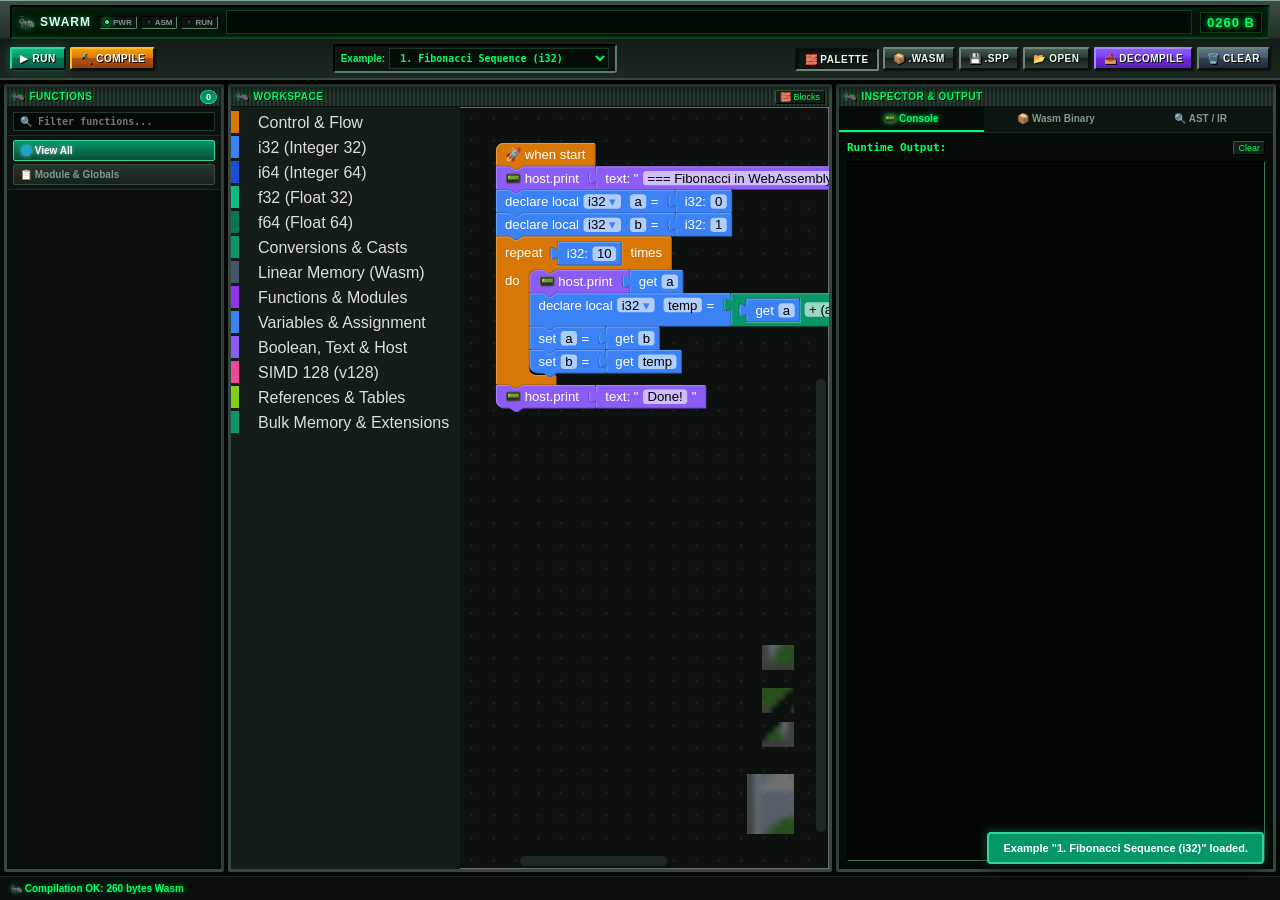
==== commit 2bce5b01: "fixes" ====
--- a/web/index.html
+++ b/web/index.html
@@ -3,78 +3,104 @@
 <head>
     <meta charset="UTF-8">
     <meta name="viewport" content="width=device-width, initial-scale=1.0">
-    <title>swarm // WebAssembly 2.0 Studio</title>
+    <title>swarm</title>
     <link rel="icon" href="data:image/svg+xml,<svg xmlns=%22http://www.w3.org/2000/svg%22 viewBox=%220 0 100 100%22><text y=%22.9em%22 font-size=%2290%22>🐜</text></svg>">
     <link rel="stylesheet" href="style.css">
     <script src="vendor/blockly.min.js"></script>
 </head>
 <body class="mobile-view-editor">
 
-    <!-- Header Toolbar -->
-    <header>
-        <h1>
-            <span>🐜 swarm</span>
-        </h1>
-
-        <div class="actions">
-            <!-- Run / Stop Button -->
-            <button id="btn-run" class="btn-play-toggle" title="Run Program (Space)">
-                <svg class="icon-play" width="16" height="16" viewBox="0 0 24 24" fill="currentColor">
-                    <polygon points="5 3 19 12 5 21 5 3"></polygon>
-                </svg>
-                <svg class="icon-stop" width="16" height="16" viewBox="0 0 24 24" fill="currentColor">
-                    <rect x="6" y="6" width="12" height="12"></rect>
-                </svg>
-            </button>
-
-            <!-- Example Selector -->
-            <div class="project-toolbar">
-                <label for="example-select" style="font-size: 11px; color: var(--text-dim); font-weight: 700;">Example:</label>
-                <select id="example-select"></select>
-            </div>
-
-            <button id="btn-compile" class="btn-accent" title="Compile to Wasm">
-                <span>🔨 Compile</span>
-            </button>
-
-            <button id="btn-export-wasm" title="Download compiled .wasm binary">
-                <span>📦 Export .wasm</span>
-            </button>
-
-            <button id="btn-export-spp" title="Save .spp project (JSON)">
-                <span>💾 Save .spp</span>
-            </button>
-
-            <button id="btn-import-spp" title="Open .spp project">
-                <span>📂 Open</span>
-            </button>
-            <input type="file" id="file-input-spp" accept=".spp,.json" style="display: none;">
-
-            <button id="btn-decompile-wasm" class="btn-accent" style="background: #6c5ce7;" title="Decompile binary .wasm or text .wat into visual blocks">
-                <span>📥 Decompile Wasm/WAT</span>
-            </button>
-            <input type="file" id="file-input-wasm" accept=".wasm,.wat" style="display: none;">
-
-            <button id="btn-clear" title="Clear Workspace">
-                <span>🗑️ Clear</span>
-            </button>
+    <!-- Compact Winamp-styled Deck Header -->
+    <header class="winamp-main-deck">
+        <!-- Green LCD Status Panel -->
+        <div class="winamp-lcd-display">
+            <div class="lcd-main-row">
+                <div class="winamp-brand">
+                    <span class="ant-icon-pulse">🐜</span>
+                    <span class="winamp-logo-text">SWARM</span>
+                </div>
+
+                <div class="winamp-status-leds">
+                    <div class="led-indicator led-green active" title="Power ON"><span class="led-dot"></span>PWR</div>
+                    <div class="led-indicator led-amber" id="led-compile" title="Compilation Activity"><span class="led-dot"></span>ASM</div>
+                    <div class="led-indicator led-red" id="led-exec" title="Execution Running"><span class="led-dot"></span>RUN</div>
+                </div>
+
+                <!-- Green Marquee Ticker -->
+                <div class="lcd-ticker-container">
+                    <div class="lcd-ticker-text" id="lcd-ticker">
+                        *** 🐜 SWARM STUDIO // READY ***
+                    </div>
+                </div>
+
+                <!-- Byte / Size Display -->
+                <div class="lcd-time-display" id="lcd-byte-counter">0000 B</div>
+            </div>
+        </div>
+
+        <!-- Toolbar Action Rack -->
+        <div class="winamp-controls-rack">
+            <!-- Execution Buttons -->
+            <div class="winamp-transport">
+                <button id="btn-run" class="winamp-btn btn-play-main" title="Run Program (Space)">
+                    <span class="btn-icon">▶</span> <span class="btn-lbl">RUN</span>
+                </button>
+                <button id="btn-compile" class="winamp-btn btn-compile-main" title="Compile Visual Blocks to Wasm">
+                    <span class="btn-icon">🔨</span> <span class="btn-lbl">COMPILE</span>
+                </button>
+            </div>
+
+            <!-- Example Presets Dropdown -->
+            <div class="winamp-preset-selector">
+                <label for="example-select">Example:</label>
+                <select id="example-select" class="winamp-select"></select>
+            </div>
+
+            <!-- Studio Actions -->
+            <div class="winamp-actions-group">
+                <button id="btn-toggle-toolbox" class="winamp-btn active" title="Show/Hide Blocks Sidebar">
+                    <span>🧱 PALETTE</span>
+                </button>
+                <button id="btn-export-wasm" class="winamp-btn" title="Download compiled .wasm binary">
+                    <span>📦 .WASM</span>
+                </button>
+                <button id="btn-export-spp" class="winamp-btn" title="Save .spp project (JSON)">
+                    <span>💾 .SPP</span>
+                </button>
+                <button id="btn-import-spp" class="winamp-btn" title="Open .spp project">
+                    <span>📂 OPEN</span>
+                </button>
+                <input type="file" id="file-input-spp" accept=".spp,.json" style="display: none;">
+
+                <button id="btn-decompile-wasm" class="winamp-btn btn-purple" title="Decompile binary .wasm or text .wat into visual blocks">
+                    <span>📥 DECOMPILE</span>
+                </button>
+                <input type="file" id="file-input-wasm" accept=".wasm,.wat" style="display: none;">
+
+                <button id="btn-clear" class="winamp-btn btn-danger" title="Clear Workspace">
+                    <span>🗑️ CLEAR</span>
+                </button>
+            </div>
         </div>
     </header>
 
     <!-- Main Studio Split Workspace -->
     <main class="workspace-grid">
         <!-- Left: Function Navigator Sidebar (Paging) -->
-        <aside class="function-navigator-pane" id="func-navigator">
-            <div class="navigator-header">
-                <span style="font-weight: 800; font-size: 11px; letter-spacing: 0.5px;">🐜 FUNCTIONS</span>
-                <span id="func-count-badge" class="badge-count">0</span>
+        <aside class="function-navigator-pane winamp-window" id="func-navigator">
+            <div class="winamp-window-titlebar">
+                <div class="winamp-win-left">
+                    <span class="win-icon">🐜</span>
+                    <span class="win-title">FUNCTIONS</span>
+                </div>
+                <span class="badge-count" id="func-count-badge">0</span>
             </div>
             <div class="navigator-search">
                 <input type="text" id="func-search-input" placeholder="🔍 Filter functions...">
             </div>
             <div class="navigator-actions">
                 <button class="nav-btn active" id="btn-view-all" data-view="all">🌐 View All</button>
-                <button class="nav-btn" id="btn-view-overview" data-view="overview">📋 Module / Globals</button>
+                <button class="nav-btn" id="btn-view-overview" data-view="overview">📋 Module & Globals</button>
             </div>
             <div class="func-list" id="func-list-container">
                 <!-- Dynamic function items -->
@@ -82,12 +108,28 @@
         </aside>
 
         <!-- Center: Blockly Canvas -->
-        <div class="editor-pane">
+        <div class="editor-pane winamp-window">
+            <div class="winamp-window-titlebar">
+                <div class="winamp-win-left">
+                    <span class="win-icon">🐜</span>
+                    <span class="win-title">WORKSPACE</span>
+                </div>
+                <div class="winamp-win-actions">
+                    <button id="btn-toggle-toolbox-alt" class="winamp-btn-tiny" title="Show/Hide Blocks Palette">🧱 Blocks</button>
+                </div>
+            </div>
             <div id="blockly-div"></div>
         </div>
 
         <!-- Right: Inspector / Console / Wasm Display -->
-        <aside class="inspector-pane">
+        <aside class="inspector-pane winamp-window">
+            <div class="winamp-window-titlebar">
+                <div class="winamp-win-left">
+                    <span class="win-icon">🐜</span>
+                    <span class="win-title">INSPECTOR & OUTPUT</span>
+                </div>
+            </div>
+
             <nav class="tab-nav">
                 <button class="tab-btn active" data-tab="tab-console">📟 Console</button>
                 <button class="tab-btn" data-tab="tab-wasm">📦 Wasm Binary</button>
@@ -97,8 +139,8 @@
             <!-- Tab 1: Console -->
             <div id="tab-console" class="tab-content active">
                 <div style="display: flex; justify-content: space-between; margin-bottom: 6px;">
-                    <span style="color: var(--text-dim); font-weight: bold;">Wasm Runtime Output:</span>
-                    <button id="btn-clear-console" style="padding: 2px 6px; font-size: 10px;">Clear Logs</button>
+                    <span style="color: var(--lcd-green); font-weight: bold; font-family: monospace;">Runtime Output:</span>
+                    <button id="btn-clear-console" class="winamp-btn-tiny">Clear</button>
                 </div>
                 <div id="console-output"></div>
             </div>
@@ -135,7 +177,7 @@
     <!-- Footer Status -->
     <footer class="chalk-footer">
         <div id="status-left">🐜 swarm Studio Ready.</div>
-        <div id="status-right">100% WebAssembly 2.0 • Full Opcode Coverage</div>
+        <div id="status-right"></div>
     </footer>
 
     <!-- Toast Notification -->
@@ -295,7 +337,7 @@
             <block type="spp_print"></block>
         </category>
 
-        <category name="Wasm 2.0: SIMD 128 (v128)" colour="#ec4899">
+        <category name="SIMD 128 (v128)" colour="#ec4899">
             <block type="spp_v128_const"></block>
             <block type="spp_v128_splat"></block>
             <block type="spp_v128_extract_lane"></block>
@@ -306,7 +348,7 @@
             <block type="spp_v128_store"></block>
         </category>
 
-        <category name="Wasm 2.0: References & Tables" colour="#84cc16">
+        <category name="References & Tables" colour="#84cc16">
             <block type="spp_table_declare"></block>
             <block type="spp_ref_null"></block>
             <block type="spp_ref_is_null"></block>
@@ -321,7 +363,7 @@
             <block type="spp_elem_drop"></block>
         </category>
 
-        <category name="Wasm 2.0: Bulk Memory & Extensions" colour="#059669">
+        <category name="Bulk Memory & Extensions" colour="#059669">
             <block type="spp_sign_extend"></block>
             <block type="spp_trunc_sat"></block>
             <block type="spp_mem_copy"></block>
--- a/web/style.css
+++ b/web/style.css
@@ -1,191 +1,515 @@
 /**
- * swarm Web Studio Stylesheet
- * Chalkboard Dark Aesthetic matching Brack Modular Synthesizer Studio
+ * SWARM-AMP 2000 (Colony Edition)
+ * Exaggerated Y2K Cyber-Ant & Winamp Classic Skin Stylesheet
+ * "It Really Whips The Llama's Anthill!"
  */
 
 :root {
-    --bg: #0c100e;
-    --chalk-board: #151c19;
-    --chalk-white: #f5f6fa;
-    --chalk-yellow: #feca57;
-    --chalk-cyan: #48dbfb;
-    --chalk-pink: #ff6b6b;
-    --chalk-green: #1dd1a1;
-    --chalk-purple: #a29bfe;
-    --chalk-orange: #ff9f43;
-    --editor-bg: #111714;
-    --text-dim: #8395a7;
-    --panel-border: #283731;
+    --winamp-bg: #070c09;
+    --winamp-chassis-top: #3d4f45;
+    --winamp-chassis-mid: #223028;
+    --winamp-chassis-bot: #141c17;
+    --winamp-chassis-dark: #0c120f;
+    --winamp-chrome-light: #83a593;
+    --winamp-chrome-dark: #080d0a;
+    --lcd-bg: #021206;
+    --lcd-border: #164220;
+    --lcd-green: #00ff66;
+    --lcd-green-dim: #008833;
+    --led-amber: #ffb703;
+    --led-red: #ff3333;
+    --winamp-accent: #00f2fe;
+    --panel-border: #2c3d34;
+    --text-dim: #7f998c;
+    --text-bright: #e9f5ee;
 }
 
 * {
     box-sizing: border-box;
     margin: 0;
     padding: 0;
-    font-family: -apple-system, BlinkMacSystemFont, "Segoe UI", Roboto, monospace;
 }
 
 html, body {
     width: 100vw;
     height: 100vh;
     overflow: hidden;
-    background: var(--bg);
-    color: var(--chalk-white);
+    background: var(--winamp-bg);
+    color: var(--text-bright);
     display: flex;
     flex-direction: column;
     user-select: none;
     -webkit-user-select: none;
-}
+    font-family: -apple-system, BlinkMacSystemFont, "Segoe UI", Roboto, Helvetica, Arial, sans-serif;
+}
+
+
 
 /* =========================================================================
- * Header Toolbar
+ * Winamp Deck Header
  * ========================================================================= */
-header {
+.winamp-main-deck {
     width: 100%;
-    height: 48px;
-    background: linear-gradient(180deg, #18221e 0%, #0f1513 100%);
-    border-bottom: 2px solid var(--panel-border);
-    padding: 0 16px;
-    display: flex;
-    justify-content: space-between;
-    align-items: center;
+    background: linear-gradient(180deg, var(--winamp-chassis-top) 0%, var(--winamp-chassis-mid) 48%, var(--winamp-chassis-bot) 50%, #1c2821 100%);
+    border-bottom: 2px solid #36483f;
+    box-shadow: inset 0 1px 0 var(--winamp-chrome-light), 0 4px 12px rgba(0, 0, 0, 0.8);
+    padding: 5px 10px;
+    display: flex;
+    flex-direction: column;
+    gap: 5px;
+    position: relative;
     flex-shrink: 0;
     z-index: 100;
-    box-shadow: 0 4px 18px rgba(0, 0, 0, 0.7);
-}
-
-h1 {
-    font-size: 15px;
-    letter-spacing: 1.5px;
+}
+
+.winamp-brand {
+    display: flex;
+    align-items: center;
+    gap: 4px;
+    font-weight: 900;
+    font-size: 12px;
+    letter-spacing: 1px;
+    color: #e2fbe8;
+    text-shadow: 0 0 6px rgba(0, 255, 102, 0.6), 1px 1px 0 #000;
+    flex-shrink: 0;
+}
+
+.ant-icon-pulse {
+    font-size: 14px;
+    animation: ant-bounce 2s infinite ease-in-out;
+}
+
+@keyframes ant-bounce {
+    0%, 100% { transform: translateY(0) scale(1); }
+    50% { transform: translateY(-2px) scale(1.15); }
+}
+
+/* LEDs */
+.winamp-status-leds {
+    display: flex;
+    align-items: center;
+    gap: 4px;
+    font-size: 8px;
+    font-weight: 800;
+    color: var(--text-dim);
+    flex-shrink: 0;
+}
+
+.led-indicator {
+    display: flex;
+    align-items: center;
+    gap: 3px;
+    padding: 1px 4px;
+    background: #0e1511;
+    border: 1px inset #223329;
+    border-radius: 2px;
+}
+
+.led-dot {
+    width: 6px;
+    height: 6px;
+    border-radius: 50%;
+    background: #25332b;
+    border: 1px solid #000;
+}
+
+.led-green.active .led-dot {
+    background: var(--lcd-green);
+    box-shadow: 0 0 6px var(--lcd-green), inset 0 0 2px #fff;
+}
+
+.led-amber.active .led-dot {
+    background: var(--led-amber);
+    box-shadow: 0 0 6px var(--led-amber), inset 0 0 2px #fff;
+}
+
+.led-red.active .led-dot {
+    background: var(--led-red);
+    box-shadow: 0 0 6px var(--led-red), inset 0 0 2px #fff;
+    animation: pulse-red 0.8s infinite alternate ease-in-out;
+}
+
+@keyframes pulse-red {
+    from { opacity: 0.6; }
+    to { opacity: 1; transform: scale(1.1); }
+}
+
+/* =========================================================================
+ * Green LCD Panel Display
+ * ========================================================================= */
+.winamp-lcd-display {
+    background: var(--lcd-bg);
+    border: 2px inset var(--lcd-border);
+    border-radius: 2px;
+    padding: 3px 6px;
+    box-shadow: inset 0 0 10px rgba(0, 60, 20, 0.9);
+}
+
+.lcd-main-row {
     display: flex;
     align-items: center;
     gap: 8px;
+    height: 24px;
+}
+
+
+
+/* Marquee Ticker */
+.lcd-ticker-container {
+    flex: 1;
+    overflow: hidden;
+    white-space: nowrap;
+    position: relative;
+    background: #010a03;
+    border: 1px solid #14381e;
+    height: 24px;
+    display: flex;
+    align-items: center;
+}
+
+.lcd-ticker-text {
+    display: inline-block;
+    color: var(--lcd-green);
+    font-size: 11px;
+    font-weight: 800;
+    letter-spacing: 1px;
+    text-shadow: 0 0 6px var(--lcd-green);
+    animation: marquee-scroll 24s linear infinite;
+    padding-left: 100%;
+}
+
+@keyframes marquee-scroll {
+    0% { transform: translate(0, 0); }
+    100% { transform: translate(-100%, 0); }
+}
+
+/* Time / Byte Display */
+.lcd-time-display {
+    font-size: 13px;
+    font-weight: 900;
+    color: var(--lcd-green);
+    background: #010a03;
+    border: 1px solid #14381e;
+    padding: 2px 6px;
+    letter-spacing: 1px;
+    text-shadow: 0 0 6px var(--lcd-green);
+    flex-shrink: 0;
+}
+
+/* =========================================================================
+ * Winamp Controls & Action Rack
+ * ========================================================================= */
+.winamp-controls-rack {
+    display: flex;
+    justify-content: space-between;
+    align-items: center;
+    gap: 8px;
+    flex-wrap: nowrap;
+}
+
+.winamp-transport {
+    display: flex;
+    align-items: center;
+    gap: 4px;
+}
+
+/* Chunky Winamp Buttons */
+.winamp-btn {
+    background: linear-gradient(180deg, #485c50 0%, #25352c 48%, #16211c 50%, #2d3e34 100%);
+    color: #eafbf0;
+    border-top: 2px solid #6b8777;
+    border-left: 2px solid #6b8777;
+    border-right: 2px solid #0a110d;
+    border-bottom: 2px solid #0a110d;
+    padding: 4px 8px;
+    font-size: 10px;
+    font-weight: 900;
+    letter-spacing: 0.5px;
+    border-radius: 2px;
+    cursor: pointer;
+    display: inline-flex;
+    align-items: center;
+    gap: 4px;
+    box-shadow: 1px 1px 2px rgba(0, 0, 0, 0.6);
+    transition: all 0.08s ease;
+    text-shadow: 1px 1px 0 #000;
+}
+
+.winamp-btn:hover {
+    background: linear-gradient(180deg, #587062 0%, #304439 48%, #1c2b24 50%, #384c41 100%);
+    border-top-color: #8bb09c;
+    border-left-color: #8bb09c;
     color: #ffffff;
-    font-weight: 900;
-}
-
-.badge-wasm {
-    background: #5F3DC4;
+}
+
+.winamp-btn:active, .winamp-btn.active {
+    background: #101914;
+    border-top: 2px solid #0a110d;
+    border-left: 2px solid #0a110d;
+    border-right: 2px solid #6b8777;
+    border-bottom: 2px solid #6b8777;
+    transform: translateY(1px);
+    box-shadow: inset 1px 1px 3px rgba(0, 0, 0, 0.8);
+}
+
+.btn-play-main {
+    background: linear-gradient(180deg, #10b981 0%, #059669 48%, #047857 50%, #065f46 100%);
+    border-top-color: #34d399;
+    border-left-color: #34d399;
     color: #ffffff;
-    font-size: 10px;
+    box-shadow: 0 0 8px rgba(16, 185, 129, 0.4);
+}
+
+.btn-play-main:hover {
+    box-shadow: 0 0 12px rgba(16, 185, 129, 0.8);
+}
+
+.btn-play-main.running {
+    background: linear-gradient(180deg, #ef4444 0%, #dc2626 48%, #b91c1c 50%, #991b1b 100%);
+    border-top-color: #f87171;
+    border-left-color: #f87171;
+    animation: pulse-red 0.6s infinite alternate;
+}
+
+.btn-compile-main {
+    background: linear-gradient(180deg, #f59e0b 0%, #d97706 48%, #b45309 50%, #92400e 100%);
+    border-top-color: #fbbf24;
+    border-left-color: #fbbf24;
+    color: #ffffff;
+}
+
+.btn-purple {
+    background: linear-gradient(180deg, #8b5cf6 0%, #7c3aed 48%, #6d28d9 50%, #5b21b6 100%);
+    border-top-color: #a78bfa;
+    border-left-color: #a78bfa;
+}
+
+.btn-danger {
+    background: linear-gradient(180deg, #64748b 0%, #475569 48%, #334155 50%, #1e293b 100%);
+}
+
+.winamp-btn-tiny {
+    background: #141f19;
+    border: 1px outset #3d5447;
+    color: var(--lcd-green);
+    font-size: 9px;
+    padding: 1px 4px;
+    border-radius: 2px;
+    cursor: pointer;
+}
+.winamp-btn-tiny:hover { background: #23352b; color: #ffffff; }
+
+/* Preset Selector */
+.winamp-preset-selector {
+    display: flex;
+    align-items: center;
+    gap: 4px;
+    background: #0f1612;
+    border: 2px inset #1c2b22;
     padding: 2px 6px;
-    border-radius: 4px;
+    border-radius: 3px;
+    font-size: 10px;
+    color: var(--lcd-green);
     font-weight: 800;
 }
 
-.actions {
-    display: flex;
-    align-items: center;
-    gap: 10px;
-}
-
-.btn-play-toggle {
-    background: #059669;
-    color: #ffffff;
-    border: 2px solid #10b981;
-    width: 36px;
-    height: 36px;
-    border-radius: 50%;
-    display: flex;
-    align-items: center;
-    justify-content: center;
+.winamp-select {
+    background: #050d08;
+    color: var(--lcd-green);
+    border: 1px solid #1c3b25;
+    padding: 3px 6px;
+    font-size: 10px;
+    font-weight: 700;
+    outline: none;
+    max-width: 220px;
     cursor: pointer;
-    box-shadow: 0 0 12px rgba(5, 150, 105, 0.4);
-    transition: all 0.15s cubic-bezier(0.4, 0, 0.2, 1);
-}
-
-.btn-play-toggle:hover {
-    transform: scale(1.08);
-    background: #10b981;
-    box-shadow: 0 0 16px rgba(16, 185, 129, 0.7);
-}
-
-.btn-play-toggle.running {
-    background: #dc2626;
-    border-color: #ef4444;
-    box-shadow: 0 0 16px rgba(239, 68, 68, 0.8);
-    animation: pulse-play 1.3s infinite ease-in-out;
-}
-
-.btn-play-toggle .icon-play { display: block; }
-.btn-play-toggle .icon-stop { display: none; }
-.btn-play-toggle.running .icon-play { display: none; }
-.btn-play-toggle.running .icon-stop { display: block; }
-
-@keyframes pulse-play {
-    0%, 100% { transform: scale(1); }
-    50% { transform: scale(1.08); }
-}
-
-.project-toolbar {
-    display: flex;
-    align-items: center;
-    gap: 6px;
-    background: #111714;
-    padding: 4px 8px;
-    border-radius: 6px;
-    border: 1px solid var(--panel-border);
-}
-
-#example-select {
-    background: #18221e;
-    color: #ffffff;
-    border: 1px solid #384d43;
-    padding: 5px 8px;
-    border-radius: 4px;
-    font-weight: 700;
-    font-size: 11px;
-    outline: none;
-    max-width: 260px;
-    cursor: pointer;
-}
-
-button, select {
-    background: #18221e;
-    color: #e2e8f0;
-    border: 1px solid #384d43;
-    padding: 5px 10px;
-    border-radius: 4px;
-    cursor: pointer;
-    font-size: 11px;
-    font-weight: 700;
-    letter-spacing: 0.3px;
-    transition: all 0.15s ease;
-    display: inline-flex;
+    font-family: monospace;
+}
+
+.winamp-actions-group {
+    display: flex;
     align-items: center;
     gap: 4px;
 }
 
-button:hover, select:hover {
-    background: #23302a;
-    border-color: #55efc4;
-    color: #ffffff;
-}
-
-button.btn-accent {
-    background: #059669;
-    border-color: #34d399;
-    color: #ffffff;
-    font-weight: 800;
-}
-
-button.btn-accent:hover {
-    background: #10b981;
-    box-shadow: 0 0 10px rgba(52, 211, 153, 0.4);
-}
-
 /* =========================================================================
- * Main Workspace Grid Layout (Split Screen)
+ * Workspace Grid Layout & Winamp Window Frames
  * ========================================================================= */
 .workspace-grid {
     flex: 1;
     width: 100vw;
-    height: calc(100vh - 48px - 26px);
-    display: flex;
+    height: calc(100vh - 78px - 24px);
+    display: flex;
+    gap: 4px;
+    padding: 4px;
     position: relative;
-    background: var(--bg);
-}
-
+    background: var(--winamp-bg);
+}
+
+.winamp-window {
+    background: #101713;
+    border: 3px solid #36483f;
+    box-shadow: inset 1px 1px 0 var(--winamp-chrome-light), inset -1px -1px 0 var(--winamp-chrome-dark), 0 4px 12px rgba(0, 0, 0, 0.7);
+    border-radius: 2px;
+    display: flex;
+    flex-direction: column;
+    overflow: hidden;
+}
+
+.winamp-window-titlebar {
+    height: 20px;
+    background: repeating-linear-gradient(90deg, #18241e, #18241e 2px, #26382f 2px, #26382f 4px);
+    border-bottom: 1px solid #0b110e;
+    display: flex;
+    justify-content: space-between;
+    align-items: center;
+    padding: 0 4px;
+    user-select: none;
+    flex-shrink: 0;
+}
+
+.winamp-win-left {
+    display: flex;
+    align-items: center;
+    gap: 4px;
+    font-size: 10px;
+    font-weight: 900;
+    color: var(--lcd-green);
+    text-shadow: 1px 1px 0 #000, 0 0 4px rgba(0, 255, 102, 0.5);
+    letter-spacing: 0.5px;
+}
+
+.win-icon { font-size: 11px; }
+
+.winamp-win-actions {
+    display: flex;
+    align-items: center;
+    gap: 4px;
+}
+
+/* Left Pane: Navigator */
+.function-navigator-pane {
+    width: 220px;
+    flex-shrink: 0;
+}
+
+.navigator-search {
+    padding: 4px 6px;
+    background: #0a110d;
+    border-bottom: 1px solid #1d2c23;
+}
+
+#func-search-input {
+    width: 100%;
+    background: #040906;
+    border: 1px solid #23382c;
+    color: var(--lcd-green);
+    padding: 3px 6px;
+    font-size: 10px;
+    font-weight: 700;
+    outline: none;
+    font-family: monospace;
+}
+
+#func-search-input:focus {
+    border-color: var(--lcd-green);
+    box-shadow: 0 0 6px rgba(0, 255, 102, 0.4);
+}
+
+.navigator-actions {
+    display: flex;
+    flex-direction: column;
+    gap: 3px;
+    padding: 4px 6px;
+    background: #0e1511;
+    border-bottom: 1px solid #1c2b22;
+}
+
+.nav-btn {
+    width: 100%;
+    text-align: left;
+    background: linear-gradient(180deg, #25352c 0%, #17221c 100%);
+    border: 1px solid #364d3f;
+    padding: 4px 6px;
+    font-size: 10px;
+    font-weight: 800;
+    border-radius: 2px;
+    cursor: pointer;
+    color: var(--text-dim);
+    transition: all 0.1s ease;
+}
+
+.nav-btn:hover {
+    background: #25392e;
+    color: #ffffff;
+}
+
+.nav-btn.active {
+    background: linear-gradient(180deg, #059669 0%, #064e3b 100%);
+    border-color: #34d399;
+    color: #ffffff;
+    text-shadow: 0 0 4px rgba(255, 255, 255, 0.6);
+}
+
+.func-list {
+    flex: 1;
+    overflow-y: auto;
+    padding: 4px;
+    display: flex;
+    flex-direction: column;
+    gap: 2px;
+    background: #080f0b;
+}
+
+.func-item {
+    display: flex;
+    justify-content: space-between;
+    align-items: center;
+    padding: 4px 6px;
+    background: #0e1712;
+    border: 1px solid #1b2b21;
+    border-radius: 2px;
+    cursor: pointer;
+    font-size: 10px;
+    color: #c9e8d6;
+    transition: all 0.1s ease;
+}
+
+.func-item:hover {
+    background: #182920;
+    border-color: var(--lcd-green);
+    color: var(--lcd-green);
+    box-shadow: inset 0 0 6px rgba(0, 255, 102, 0.2);
+}
+
+.func-item.active {
+    background: linear-gradient(90deg, #183d28 0%, #0f2418 100%);
+    border-color: var(--lcd-green);
+    color: var(--lcd-green);
+    font-weight: 800;
+    text-shadow: 0 0 5px var(--lcd-green);
+}
+
+.func-item-badge {
+    font-size: 9px;
+    background: #18261e;
+    color: var(--text-dim);
+    padding: 1px 4px;
+    border-radius: 2px;
+    border: 1px solid #23352b;
+}
+
+.badge-count {
+    background: #059669;
+    color: #ffffff;
+    font-size: 9px;
+    font-weight: 800;
+    padding: 1px 5px;
+    border-radius: 8px;
+    border: 1px solid #34d399;
+}
+
+/* Center: Blockly Canvas */
 .editor-pane {
     flex: 1;
     height: 100%;
@@ -195,37 +519,29 @@
 
 #blockly-div {
     width: 100%;
-    height: 100%;
+    height: calc(100% - 20px);
     position: absolute;
-    top: 0;
+    top: 20px;
     left: 0;
     contain: strict;
 }
 
-.blocklySvg {
-    will-change: transform;
-    shape-rendering: geometricPrecision;
-}
-
-.blocklyBlockCanvas, .blocklyBubbleCanvas {
-    will-change: transform;
-}
-
-/* Side Inspector & Output Panel */
+
+
+/* Right Pane: Inspector & Output */
 .inspector-pane {
-    width: 480px;
+    width: 440px;
     height: 100%;
-    background: #111714;
-    border-left: 2px solid var(--panel-border);
+    flex-shrink: 0;
     display: flex;
     flex-direction: column;
-    z-index: 50;
-}
-
+}
+
+/* Tabs */
 .tab-nav {
     display: flex;
-    background: #18221e;
-    border-bottom: 1px solid var(--panel-border);
+    background: #0d1510;
+    border-bottom: 1px solid #1c2b22;
 }
 
 .tab-btn {
@@ -233,34 +549,36 @@
     background: transparent;
     border: none;
     border-radius: 0;
-    padding: 10px 8px;
+    padding: 6px 8px;
     color: var(--text-dim);
-    font-size: 11px;
-    font-weight: 700;
+    font-size: 10px;
+    font-weight: 800;
     cursor: pointer;
     border-bottom: 2px solid transparent;
     justify-content: center;
 }
 
 .tab-btn:hover {
-    background: rgba(255, 255, 255, 0.03);
+    background: rgba(0, 255, 102, 0.04);
     color: #ffffff;
 }
 
 .tab-btn.active {
-    color: #55efc4;
-    border-bottom: 2px solid #55efc4;
-    background: #141c18;
+    color: var(--lcd-green);
+    border-bottom: 2px solid var(--lcd-green);
+    background: #070d09;
+    text-shadow: 0 0 5px var(--lcd-green);
 }
 
 .tab-content {
     flex: 1;
     display: none;
     overflow-y: auto;
-    padding: 12px;
+    padding: 8px;
     font-family: monospace;
     font-size: 11px;
     position: relative;
+    background: #050b07;
 }
 
 .tab-content.active {
@@ -268,275 +586,89 @@
     flex-direction: column;
 }
 
-/* Terminal Console View */
+/* Console & Code Viewers */
 #console-output {
     flex: 1;
-    background: #090d0b;
-    border: 1px solid #1c2823;
-    border-radius: 4px;
-    padding: 10px;
-    color: #55efc4;
+    background: #020704;
+    border: 1px inset #14261b;
+    border-radius: 2px;
+    padding: 8px;
+    color: var(--lcd-green);
     overflow-y: auto;
     white-space: pre-wrap;
-    font-size: 12px;
-    line-height: 1.5;
-}
-
-.console-entry { margin-bottom: 4px; }
-.console-entry.info { color: #55efc4; }
-.console-entry.warn { color: #feca57; }
-.console-entry.error { color: #ff6b6b; }
-.console-entry.system { color: #8395a7; font-style: italic; }
-
-/* Canvas View */
-.canvas-container {
-    display: flex;
-    flex-direction: column;
-    align-items: center;
-    justify-content: center;
-    gap: 10px;
-    height: 100%;
-}
-
-#runtime-canvas {
-    background: #000000;
-    border: 2px solid var(--panel-border);
-    border-radius: 6px;
-    box-shadow: 0 0 20px rgba(0, 0, 0, 0.8);
-}
-
-/* Disassembly / Inspector text */
+    font-size: 11px;
+    line-height: 1.4;
+    font-family: "Courier New", Courier, monospace;
+}
+
+.console-entry { margin-bottom: 3px; }
+.console-entry.info { color: var(--lcd-green); }
+.console-entry.warn { color: var(--led-amber); }
+.console-entry.error { color: #ff5252; text-shadow: 0 0 4px #ff5252; }
+.console-entry.system { color: var(--winamp-accent); font-style: italic; }
+
 .code-viewer {
-    background: #090d0b;
-    border: 1px solid #1c2823;
-    border-radius: 4px;
-    padding: 10px;
-    color: #dcdde1;
+    background: #020704;
+    border: 1px inset #14261b;
+    border-radius: 2px;
+    padding: 8px;
+    color: #d1fae5;
     overflow-y: auto;
     font-size: 11px;
     line-height: 1.4;
     flex: 1;
-    contain: content;
-    content-visibility: auto;
+    font-family: "Courier New", Courier, monospace;
 }
 
 /* Footer Status Bar */
 .chalk-footer {
     width: 100%;
-    height: 26px;
-    padding: 0 14px;
+    height: 24px;
+    padding: 0 10px;
     display: flex;
     justify-content: space-between;
     align-items: center;
-    background: #111714;
-    border-top: 1px solid #202b26;
-    font-size: 11px;
-    color: var(--text-dim);
+    background: #0a110d;
+    border-top: 1px solid #1c2b22;
+    font-size: 10px;
+    font-weight: 800;
+    color: var(--lcd-green);
     flex-shrink: 0;
     z-index: 100;
-}
-
-/* High-contrast block text for darker block backgrounds */
-.blocklyText, .blocklyHtmlInput, .blocklyDropdownText {
-    fill: #ffffff !important;
-    font-weight: 700 !important;
-}
-
-.blocklyEditableText > rect {
-    fill: rgba(0, 0, 0, 0.22) !important;
-    stroke: rgba(255, 255, 255, 0.25) !important;
-}
-
-.blocklyToolboxDiv {
-    width: 195px !important;
-    background-color: #141c18 !important;
-    border-right: 1px solid var(--panel-border) !important;
-    overflow-y: auto !important;
-}
-
-.blocklyTreeLabel {
-    font-size: 12px !important;
-    font-weight: 700 !important;
-    color: #dcdde1 !important;
-}
-
-.blocklyFlyoutBackground {
-    fill: #111714 !important;
-    fill-opacity: 0.96 !important;
-}
-
-.blocklyMainBackground {
-    fill: #0c100e !important;
-}
-
-/* Toast Notification */
+    text-shadow: 0 0 4px rgba(0, 255, 102, 0.4);
+}
+
+/* Toast */
 .toast {
     position: fixed;
-    bottom: 40px;
-    right: 20px;
-    background: #10b981;
+    bottom: 36px;
+    right: 16px;
+    background: #059669;
     color: #ffffff;
-    padding: 10px 18px;
-    border-radius: 6px;
-    font-size: 12px;
-    font-weight: 700;
-    box-shadow: 0 4px 14px rgba(0, 0, 0, 0.6);
+    border: 2px solid #34d399;
+    padding: 8px 14px;
+    border-radius: 4px;
+    font-size: 11px;
+    font-weight: 800;
+    box-shadow: 0 4px 16px rgba(0, 0, 0, 0.8), 0 0 10px rgba(52, 211, 153, 0.5);
     z-index: 2000;
     opacity: 0;
     pointer-events: none;
     transition: opacity 0.2s ease, transform 0.2s ease;
     transform: translateY(10px);
 }
-
-.toast.show {
-    opacity: 1;
-    transform: translateY(0);
-}
-.toast.toast-error { background: #ef4444; }
-.toast.toast-warn { background: #f59e0b; }
-
-/* =========================================================================
- * Function Navigator Sidebar (Paging)
- * ========================================================================= */
-.function-navigator-pane {
-    width: 210px;
-    height: 100%;
-    background: #111714;
-    border-right: 2px solid var(--panel-border);
-    display: flex;
-    flex-direction: column;
-    flex-shrink: 0;
-    z-index: 60;
-}
-
-.navigator-header {
-    height: 38px;
-    padding: 0 10px;
-    display: flex;
-    justify-content: space-between;
-    align-items: center;
-    background: #18221e;
-    border-bottom: 1px solid var(--panel-border);
-}
-
-.badge-count {
-    background: #10b981;
-    color: #ffffff;
-    font-size: 10px;
-    font-weight: 800;
-    padding: 1px 6px;
-    border-radius: 10px;
-}
-
-.navigator-search {
-    padding: 6px 8px;
-    background: #141c18;
-    border-bottom: 1px solid var(--panel-border);
-}
-
-#func-search-input {
-    width: 100%;
-    background: #090d0b;
-    border: 1px solid #283731;
-    border-radius: 4px;
-    padding: 4px 8px;
-    font-size: 11px;
-    color: #ffffff;
-    outline: none;
-}
-
-#func-search-input:focus {
-    border-color: #55efc4;
-}
-
-.navigator-actions {
-    display: flex;
-    flex-direction: column;
-    gap: 4px;
-    padding: 6px 8px;
-    background: #111714;
-    border-bottom: 1px solid var(--panel-border);
-}
-
-.nav-btn {
-    width: 100%;
-    text-align: left;
-    background: #18221e;
-    border: 1px solid #283731;
-    padding: 5px 8px;
-    font-size: 11px;
-    font-weight: 700;
-    border-radius: 4px;
-    cursor: pointer;
-    color: var(--text-dim);
-    transition: all 0.15s ease;
-}
-
-.nav-btn:hover {
-    background: #23302a;
-    color: #ffffff;
-}
-
-.nav-btn.active {
-    background: #059669;
-    border-color: #34d399;
-    color: #ffffff;
-}
-
-.func-list {
-    flex: 1;
-    overflow-y: auto;
-    padding: 4px;
-    display: flex;
-    flex-direction: column;
-    gap: 2px;
-}
-
-.func-item {
-    display: flex;
-    justify-content: space-between;
-    align-items: center;
-    padding: 6px 8px;
-    background: #141c18;
-    border: 1px solid transparent;
-    border-radius: 4px;
-    cursor: pointer;
-    font-size: 11px;
-    color: #e2e8f0;
-    transition: all 0.12s ease;
-}
-
-.func-item:hover {
-    background: #1f2a24;
-    border-color: #384d43;
-    color: #55efc4;
-}
-
-.func-item.active {
-    background: #20332a;
-    border-color: #55efc4;
-    color: #55efc4;
-    font-weight: 800;
-}
-
-.func-item-badge {
-    font-size: 9px;
-    background: #283731;
-    color: var(--text-dim);
-    padding: 1px 4px;
-    border-radius: 3px;
-}
-
-/* =========================================================================
- * Progress Overlay Modal
- * ========================================================================= */
+.toast.show { opacity: 1; transform: translateY(0); }
+.toast.toast-error { background: #dc2626; border-color: #f87171; box-shadow: 0 0 10px rgba(239, 68, 68, 0.6); }
+.toast.toast-warn { background: #d97706; border-color: #fbbf24; }
+
+/* Modal */
 .progress-overlay {
     position: fixed;
     top: 0;
     left: 0;
     width: 100vw;
     height: 100vh;
-    background: rgba(0, 0, 0, 0.75);
+    background: rgba(0, 0, 0, 0.85);
     backdrop-filter: blur(4px);
     z-index: 3000;
     display: flex;
@@ -545,40 +677,42 @@
 }
 
 .progress-card {
-    background: #151c19;
-    border: 2px solid #283731;
-    border-radius: 8px;
-    padding: 24px;
-    width: 420px;
-    box-shadow: 0 10px 30px rgba(0, 0, 0, 0.9);
+    background: #0d1510;
+    border: 3px solid #36483f;
+    box-shadow: inset 1px 1px 0 var(--winamp-chrome-light), inset -1px -1px 0 var(--winamp-chrome-dark), 0 10px 40px rgba(0, 0, 0, 0.95);
+    border-radius: 4px;
+    padding: 20px;
+    width: 400px;
     display: flex;
     flex-direction: column;
-    gap: 14px;
+    gap: 12px;
 }
 
 .progress-title {
-    font-size: 14px;
-    font-weight: 800;
-    color: #55efc4;
+    font-size: 13px;
+    font-weight: 900;
+    color: var(--lcd-green);
+    text-shadow: 0 0 6px var(--lcd-green);
 }
 
 .progress-bar-bg {
     width: 100%;
-    height: 10px;
-    background: #090d0b;
-    border-radius: 5px;
+    height: 12px;
+    background: #020704;
+    border: 1px inset #14261b;
+    border-radius: 2px;
     overflow: hidden;
-    border: 1px solid #283731;
 }
 
 .progress-bar-fill {
     height: 100%;
-    background: linear-gradient(90deg, #10b981, #55efc4);
+    background: linear-gradient(90deg, #059669, #00ff66);
+    box-shadow: 0 0 8px #00ff66;
     transition: width 0.2s ease;
 }
 
 .progress-status {
-    font-size: 11px;
+    font-size: 10px;
     color: var(--text-dim);
 }
 
@@ -590,58 +724,57 @@
 }
 
 @media (max-width: 768px) {
-    header {
-        height: 48px;
-        padding: 0 8px;
-        gap: 6px;
-    }
-
-    h1 {
-        font-size: 13px;
-        letter-spacing: 0.5px;
-        flex-shrink: 0;
-    }
-
-    .actions {
+    .winamp-main-deck {
+        padding: 4px 6px;
+        gap: 4px;
+    }
+
+    .winamp-brand {
+        font-size: 11px;
+    }
+
+    .lcd-header-row {
+        display: none;
+    }
+
+    .lcd-main-row {
+        height: 22px;
+    }
+
+    .winamp-controls-rack {
         overflow-x: auto;
         -webkit-overflow-scrolling: touch;
         scrollbar-width: none;
-        padding: 4px 0;
-        gap: 6px;
-    }
-
-    .actions::-webkit-scrollbar {
+        padding: 2px 0;
+        gap: 4px;
+    }
+
+    .winamp-controls-rack::-webkit-scrollbar {
         display: none;
     }
 
-    .project-toolbar {
-        padding: 2px 4px;
-    }
-
-    #example-select {
-        max-width: 130px;
-        font-size: 10px;
-        padding: 4px 6px;
-    }
-
-    button {
-        padding: 6px 8px;
-        font-size: 10px;
-        min-height: 32px;
-    }
-
-    .btn-play-toggle {
-        width: 32px;
-        height: 32px;
-        flex-shrink: 0;
+    .winamp-preset-selector {
+        padding: 1px 4px;
+    }
+
+    .winamp-select {
+        max-width: 120px;
+        font-size: 9px;
+    }
+
+    .winamp-btn {
+        padding: 3px 6px;
+        font-size: 9px;
     }
 
     .workspace-grid {
         position: relative;
         width: 100vw;
-        height: calc(100vh - 48px - 50px);
+        height: calc(100vh - 78px - 50px);
         overflow: hidden;
         display: block;
+        padding: 2px;
+        gap: 0;
     }
 
     .function-navigator-pane,
@@ -653,11 +786,11 @@
         width: 100% !important;
         height: 100% !important;
         display: none;
+        border: none;
     }
 
     body.mobile-view-nav .function-navigator-pane {
         display: flex;
-        border-right: none;
         z-index: 10;
     }
 
@@ -668,7 +801,6 @@
 
     body.mobile-view-inspector .inspector-pane {
         display: flex;
-        border-left: none;
         z-index: 10;
     }
 
@@ -683,43 +815,44 @@
         left: 0;
         right: 0;
         height: 50px;
-        background: #151c19;
-        border-top: 2px solid var(--panel-border);
+        background: #0d1510;
+        border-top: 2px solid #283731;
         z-index: 1000;
         justify-content: space-around;
         align-items: stretch;
         padding: 0 4px;
-        box-shadow: 0 -4px 16px rgba(0, 0, 0, 0.6);
+        box-shadow: 0 -4px 16px rgba(0, 0, 0, 0.9);
     }
 
     .mobile-tab-btn {
         flex: 1;
         background: transparent;
         border: none;
-        border-radius: 6px;
+        border-radius: 4px;
         margin: 4px 2px;
-        padding: 4px;
+        padding: 2px;
         display: flex;
         flex-direction: column;
         align-items: center;
         justify-content: center;
         color: var(--text-dim);
-        font-size: 10px;
-        font-weight: 700;
+        font-size: 9px;
+        font-weight: 800;
         cursor: pointer;
         transition: all 0.15s ease;
         gap: 2px;
     }
 
     .mobile-tab-btn:hover {
-        background: rgba(255, 255, 255, 0.05);
+        background: rgba(0, 255, 102, 0.05);
         color: #ffffff;
     }
 
     .mobile-tab-btn.active {
-        background: #20332a;
-        color: #55efc4;
-        border: 1px solid #384d43;
+        background: #182920;
+        color: var(--lcd-green);
+        border: 1px solid var(--lcd-green);
+        text-shadow: 0 0 5px var(--lcd-green);
     }
 
     .mobile-tab-icon {
@@ -728,14 +861,16 @@
     }
 
     .mobile-tab-label {
-        font-size: 10px;
+        font-size: 9px;
         letter-spacing: 0.3px;
     }
 
     .progress-card {
         width: calc(100vw - 32px);
-        max-width: 400px;
-        padding: 16px;
-    }
-}
-
+        max-width: 380px;
+        padding: 14px;
+    }
+}
+
+
+
